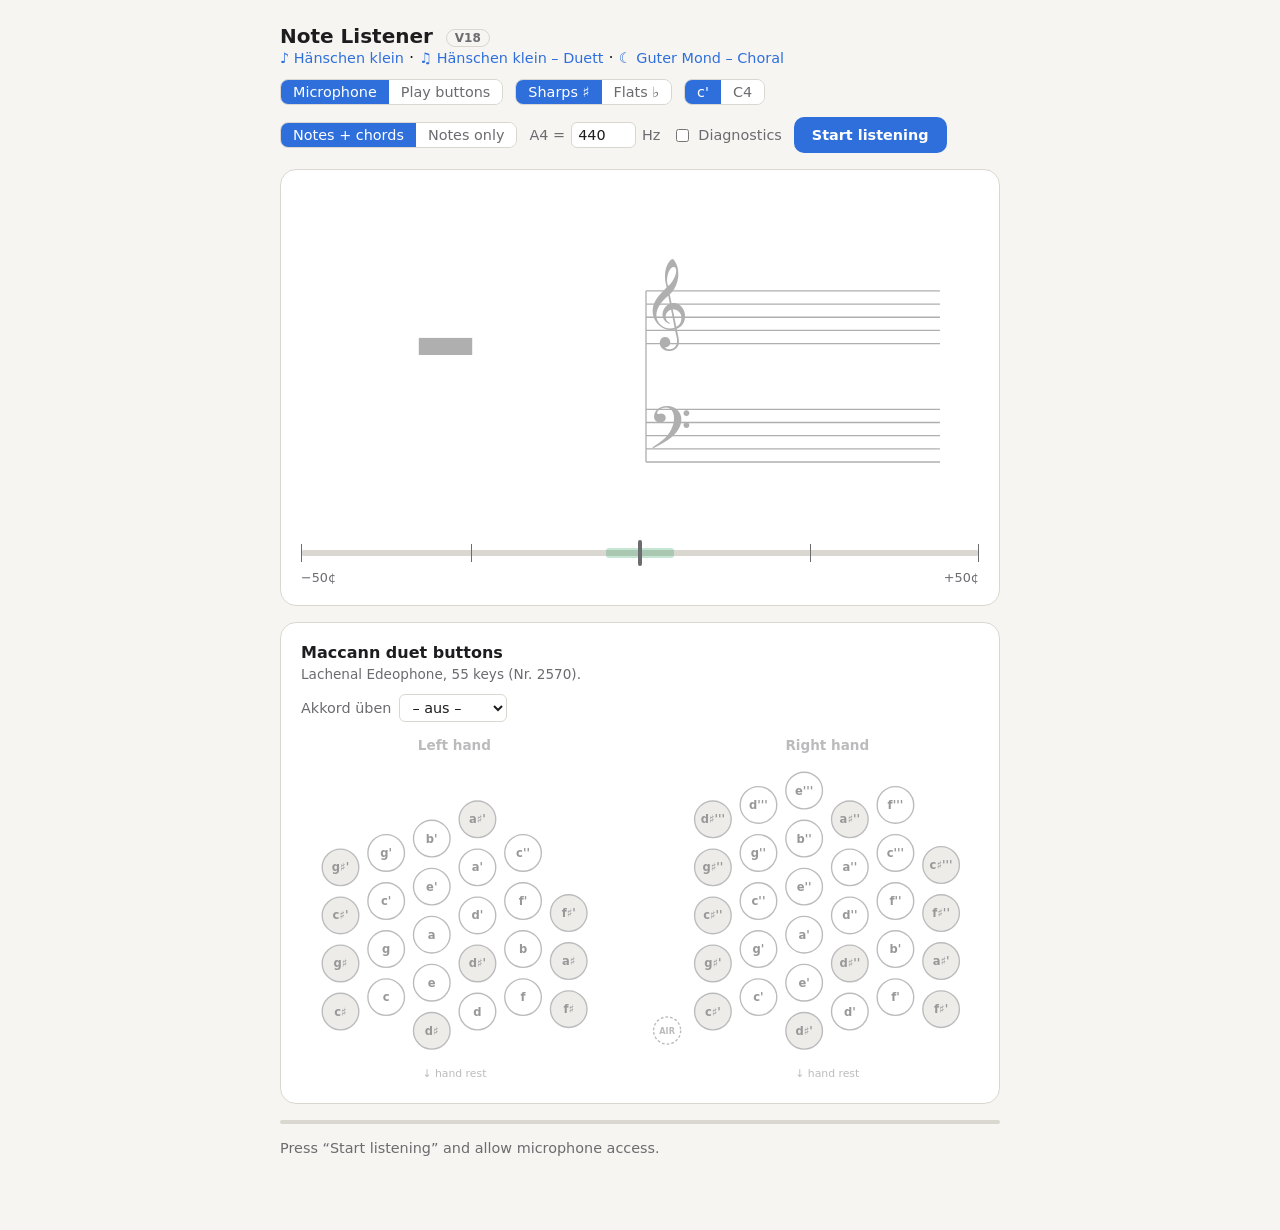
==== index.html @ e3cd93c1 "Print button on the song pages (V18) "Drucken" redraws the score in the wide layout, puts each syste" ====
<!DOCTYPE html>
<html lang="en">
<head>
<meta charset="utf-8">
<meta name="viewport" content="width=device-width, initial-scale=1">
<title>Note Listener</title>
<link rel="manifest" href="manifest.webmanifest">
<meta name="theme-color" content="#2f6fdb">
<link rel="icon" href="icon.svg" type="image/svg+xml">
<link rel="apple-touch-icon" href="icon-192.png">
<link rel="preconnect" href="https://fonts.googleapis.com">
<link rel="preconnect" href="https://fonts.gstatic.com" crossorigin>
<link href="https://fonts.googleapis.com/css2?family=Noto+Music&display=swap" rel="stylesheet">
<link rel="stylesheet" href="concertina.css?v=V18">
<style>
  a.nav { color: var(--accent); text-decoration: none; font-size: 0.9rem; }
  .update {
    display: flex; align-items: center; justify-content: space-between; gap: 12px;
    padding: 10px 14px; border-radius: 12px; background: var(--accent); color: #fff;
  }
  .update[hidden] { display: none; }
  .update button {
    border: 0; border-radius: 8px; padding: 6px 14px; font: inherit; font-weight: 600;
    background: #fff; color: var(--accent); cursor: pointer;
  }
  .display { display: grid; grid-template-columns: 1fr 1.3fr; gap: 20px; align-items: center; }
  .name { text-align: center; transition: opacity 0.3s; }
  .name.stale { opacity: 0.35; }
  .letter { font-size: clamp(5rem, 22vw, 8.5rem); font-weight: 700; line-height: 1; letter-spacing: -0.02em; }
  .letter .acc { font-family: "Noto Music", system-ui, sans-serif; font-size: 0.6em; font-weight: 400; vertical-align: 0.55em; }
  .letter .primes { font-size: 0.6em; font-weight: 600; vertical-align: 0.55em; letter-spacing: 0.02em; }
  .letter sub { font-size: 0.35em; font-weight: 500; color: var(--muted); vertical-align: baseline; margin-left: 0.05em; }
  .letter.chord { font-size: clamp(3.2rem, 14vw, 5.5rem); }
  .letter .qual { font-size: 0.5em; font-weight: 600; margin-left: 0.04em; }
  .letter .bass { font-size: 0.5em; font-weight: 500; color: var(--muted); }
  .alt { color: var(--muted); min-height: 1.4em; }
  .freq { color: var(--muted); font-variant-numeric: tabular-nums; margin-top: 4px; }
  svg.staff { width: 100%; height: auto; max-height: 340px; display: block; transition: opacity 0.3s; }
  svg.staff.stale { opacity: 0.35; }
  .staff .l { stroke: var(--ink); stroke-width: 1.2; }
  .staff .glyph { fill: var(--ink); font-family: "Noto Music", "Bravura", "Segoe UI Symbol", "Apple Symbols", serif; }
  .staff .head { fill: none; stroke: var(--ink); stroke-width: 2.6; }
  .staff .head.good { stroke: var(--good); stroke-width: 3.2; }
  .staff .head.bad { stroke: var(--bad); stroke-width: 3.2; }
  .staff .small { fill: var(--muted); font: italic 600 12px system-ui, sans-serif; }

  .meter { position: relative; height: 34px; margin-top: 6px; }
  .meter .track { position: absolute; left: 0; right: 0; top: 14px; height: 6px; border-radius: 3px; background: var(--line); }
  .meter .zone { position: absolute; top: 12px; height: 10px; left: 45%; width: 10%; border-radius: 3px; background: var(--good); opacity: 0.25; }
  .meter .tick { position: absolute; top: 8px; width: 1px; height: 18px; background: var(--muted); }
  .meter .needle {
    position: absolute; top: 4px; width: 4px; height: 26px; margin-left: -2px; border-radius: 2px;
    background: var(--muted); left: 50%; transition: left 0.08s linear, background 0.2s;
  }
  .meter-labels { display: flex; justify-content: space-between; font-size: 0.8rem; color: var(--muted); font-variant-numeric: tabular-nums; }
  .cents { text-align: center; font-weight: 600; font-variant-numeric: tabular-nums; }

  .history { display: flex; gap: 6px; flex-wrap: wrap; min-height: 32px; }
  .history span {
    padding: 4px 10px; border-radius: 999px; border: 1px solid var(--line); font-size: 0.9rem;
  }
  .history span:first-child { border-color: var(--accent); color: var(--accent); }
  .card h2 { font-size: 1rem; margin: 0 0 4px; font-weight: 600; }
  .card .sub { color: var(--muted); font-size: 0.85rem; margin: 0 0 12px; }
  .practice-bar { display: flex; gap: 8px; align-items: center; flex-wrap: wrap; margin: 0 0 8px; font-size: 0.9rem; color: var(--muted); }
  .practice-bar select, .practice-bar button {
    padding: 4px 8px; border: 1px solid var(--line); border-radius: 6px; background: var(--panel); color: var(--ink); font: inherit;
  }
  .practice-bar button { cursor: pointer; }
  .practice-bar .hear { touch-action: none; user-select: none; -webkit-user-select: none; -webkit-touch-callout: none; }
  .practice-bar .hear.on { background: var(--accent); color: #fff; border-color: var(--accent); }
  .practice-bar button[hidden] { display: none; }
  .practice-msg { margin: 0 0 12px; font-weight: 600; min-height: 1.3em; }
  .settings { display: contents; }
  .settings-btn { display: none; }
  /* Phones: header in one row (settings behind ⚙), letter and staff side by side, buttons right
     below, so the note and the keyboard fit on one screen */
  @media (max-width: 560px) {
    body { padding: 10px 10px 16px; }
    main { gap: 10px; }
    header { gap: 8px; }
    h1 { font-size: 1.1rem; }
    header .links { display: none; }
    header.open .links { display: block; margin-top: 2px; }
    .controls { gap: 8px; }
    .settings { display: none; }
    header.open .controls { width: 100%; }
    header.open .settings { display: flex; flex-wrap: wrap; gap: 8px; align-items: center; width: 100%; order: 3; }
    .settings-btn {
      display: block; border: 1px solid var(--line); border-radius: 10px; background: var(--panel); color: var(--ink);
      font-size: 1.1rem; padding: 6px 10px; cursor: pointer;
    }
    header.open .settings-btn { background: var(--accent); color: #fff; border-color: var(--accent); }
    button.start { padding: 8px 14px; }
    .card { padding: 10px 12px; border-radius: 12px; }
    .display { grid-template-columns: 0.85fr 1.15fr; gap: 6px; }
    .letter { font-size: clamp(3.2rem, 17vw, 4.6rem); }
    .letter.chord { font-size: clamp(1.7rem, 8.5vw, 2.4rem); }
    .alt { font-size: 0.8rem; }
    .freq { font-size: 0.8rem; margin-top: 2px; }
    svg.staff { max-height: 210px; }
    .meter { height: 28px; margin-top: 0; }
    .meter .track { top: 11px; }
    .meter .zone { top: 9px; }
    .meter .tick { top: 5px; }
    .meter .needle { top: 1px; }
    .meter-labels { font-size: 0.7rem; }
    .card h2 { display: none; }
    .card .sub { font-size: 0.75rem; margin: 0 0 6px; }
    .practice-bar { margin: 0 0 4px; font-size: 0.85rem; }
    .practice-msg { margin: 0 0 4px; font-size: 0.9rem; }
  }
  .practice-msg[hidden] { display: none; }
  .practice-msg.good { color: var(--good); }
  .practice-msg.bad { color: var(--bad); }
  .status { color: var(--muted); font-size: 0.9rem; min-height: 1.3em; }
  .level { height: 4px; background: var(--line); border-radius: 2px; overflow: hidden; }
  .debug pre { font-size: 0.75rem; white-space: pre-wrap; margin: 0 0 6px; color: var(--muted); }
  .level div { height: 100%; width: 0; background: var(--accent); transition: width 0.05s linear; }
</style>
</head>
<body>
<main>
  <div class="update" id="update" hidden role="status">
    <span id="updateText">A new version is available.</span>
    <button id="updateReload">Reload</button>
  </div>
  <header>
    <div>
      <h1>Note Listener <span class="version" id="version">V18</span></h1>
      <div class="links"><a class="nav" href="song.html">♪ Hänschen klein</a> · <a class="nav" href="duet.html">♫ Hänschen klein – Duett</a> · <a class="nav" href="backing.html">☾ Guter Mond – Choral</a></div>
    </div>
    <div class="controls">
      <!-- On phones the settings fold away behind ⚙; elsewhere the wrapper doesn't affect the layout -->
      <div class="settings">
      <div class="seg" role="group" aria-label="Mode">
        <button id="btnListen" aria-pressed="true" title="Listen to the microphone">Microphone</button>
        <button id="btnPlay" aria-pressed="false" title="Tap a button on the diagram to hear it">Play buttons</button>
      </div>
      <div class="seg" role="group" aria-label="Accidentals">
        <button id="btnSharp" aria-pressed="true">Sharps ♯</button>
        <button id="btnFlat" aria-pressed="false">Flats ♭</button>
      </div>
      <div class="seg" role="group" aria-label="Octave notation">
        <button id="btnHelm" aria-pressed="true" title="Helmholtz: c' = eingestrichenes c">c'</button>
        <button id="btnSci" aria-pressed="false" title="Scientific: C4 = middle C">C4</button>
      </div>
      <div class="seg" role="group" aria-label="Chord detection">
        <button id="btnChords" aria-pressed="true">Notes + chords</button>
        <button id="btnNotesOnly" aria-pressed="false" title="Chord detection off">Notes only</button>
      </div>
      <label>A4 = <input id="a4" type="number" min="400" max="480" step="1" value="440"> Hz</label>
      <label title="Shows what the note detector hears, and can record the microphone"><input id="debugToggle" type="checkbox"> Diagnostics</label>
      </div>
      <button id="settingsBtn" class="settings-btn" aria-expanded="false" aria-label="Settings">⚙</button>
      <button id="start" class="start">Start listening</button>
    </div>
  </header>

  <section class="card">
    <div class="display">
      <div class="name stale" id="nameBox">
        <div class="letter" id="letter">–</div>
        <div class="alt" id="alt"></div>
        <div class="freq" id="freq">&nbsp;</div>
      </div>
      <svg class="staff stale" id="staff" viewBox="0 0 300 310" aria-label="Notes on staff"></svg>
    </div>

    <div class="meter" aria-hidden="true">
      <div class="track"></div>
      <div class="zone"></div>
      <div class="tick" style="left:0"></div>
      <div class="tick" style="left:25%"></div>
      <div class="tick" style="left:50%"></div>
      <div class="tick" style="left:75%"></div>
      <div class="tick" style="left:calc(100% - 1px)"></div>
      <div class="needle" id="needle"></div>
    </div>
    <div class="meter-labels"><span>−50¢</span><span class="cents" id="cents">&nbsp;</span><span>+50¢</span></div>
  </section>

  <section class="card">
    <h2>Maccann duet buttons</h2>
    <p class="sub" id="maccannInfo">Lachenal Edeophone, 55 keys (Nr. 2570).</p>
    <div class="practice-bar">
      <label for="practice">Akkord üben</label>
      <select id="practice"><option value="">– aus –</option></select>
      <button id="practiceHear" class="hear" hidden title="Gedrückt halten: der Akkord erklingt">▶ Anhören (halten)</button>
      <button id="practiceOff" hidden title="Übung beenden (Esc)">× Beenden</button>
    </div>
    <p class="practice-msg" id="practiceMsg" hidden></p>
    <svg class="maccann stale" id="maccann" viewBox="0 0 1000 520" aria-label="Maccann duet keyboard"></svg>
  </section>

  <div class="level"><div id="level"></div></div>
  <div class="status" id="status">Press “Start listening” and allow microphone access.</div>
  <div class="debug" id="debug" hidden><pre id="debugInfo"></pre><button id="debugRec">Record 10 s</button> <button id="debugShare" hidden>Share</button> <a id="debugSave" hidden>Save</a></div>
  <div class="history" id="history"></div>
</main>

<script src="concertina.js?v=V18"></script>
<script src="pwa.js?v=V18"></script>
<script>
(() => {
  const { ACC, spell, label, buildMaccann, SAMPLE_FILES, sampleFor, loopCache, playNote } = Concertina;

  // ---------- pitch detection (McLeod Pitch Method / NSDF) ----------
  const MIN_FREQ = 40, MAX_FREQ = 4200;

  function detectPitch(buf, sampleRate) {
    const n = buf.length;
    let rms = 0;
    for (let i = 0; i < n; i++) rms += buf[i] * buf[i];
    rms = Math.sqrt(rms / n);

    const maxTau = Math.min(n >> 1, Math.floor(sampleRate / MIN_FREQ));
    const minTau = Math.max(2, Math.floor(sampleRate / MAX_FREQ));
    const nsdf = new Float32Array(maxTau + 1);
    for (let tau = 0; tau <= maxTau; tau++) {
      let acf = 0, m = 0;
      for (let j = 0, end = n - tau; j < end; j++) {
        const a = buf[j], b = buf[j + tau];
        acf += a * b;
        m += a * a + b * b;
      }
      nsdf[tau] = m > 0 ? (2 * acf) / m : 0;
    }

    // Collect the highest maximum between each pair of positive zero crossings,
    // skipping the lobe around tau = 0.
    const peaks = [];
    let tau = 1;
    while (tau < maxTau && nsdf[tau] > 0) tau++;
    let curMax = -Infinity, curIdx = -1;
    for (; tau < maxTau; tau++) {
      if (nsdf[tau] > 0) {
        if (nsdf[tau] > curMax && nsdf[tau] >= nsdf[tau - 1] && nsdf[tau] >= nsdf[tau + 1]) {
          curMax = nsdf[tau]; curIdx = tau;
        }
      } else if (curIdx >= 0) {
        peaks.push(curIdx); curMax = -Infinity; curIdx = -1;
      }
    }
    if (curIdx >= 0) peaks.push(curIdx);
    if (!peaks.length) return { rms, freq: 0, clarity: 0 };

    let highest = 0;
    for (const p of peaks) highest = Math.max(highest, nsdf[p]);
    const p = peaks.find(i => i >= minTau && nsdf[i] >= 0.9 * highest);
    if (p === undefined) return { rms, freq: 0, clarity: 0 };

    // Parabolic interpolation around the chosen peak
    const a = nsdf[p - 1], b = nsdf[p], c = nsdf[p + 1];
    const denom = a - 2 * b + c;
    const shift = denom !== 0 ? 0.5 * (a - c) / denom : 0;
    return { rms, freq: sampleRate / (p + shift), clarity: b };
  }

  // ---------- polyphonic note detection (for chords) ----------
  // Finds the sounding notes in a magnitude spectrum (dB, as from AnalyserNode). Working upwards,
  // each note's expected overtones are subtracted so they aren't mistaken for notes themselves.
  const POLY_LOW = 36, POLY_HIGH = 100;                  // C2 .. E7
  // [semitones above the fundamental, how loud that overtone may be relative to the fundamental]
  const OVERTONES = [[12, 2], [19, 1.5], [24, 0.8], [28, 0.5], [31, 0.4], [34, 0.3], [36, 0.25]];
  // Semitone positions of the 2nd-10th harmonics. On the Edeophone these can be up to ~13x louder
  // than the fundamental, so loudness alone can't separate a played note from an overtone.
  const HARMONICS = [12, 19, 24, 28, 31, 34, 36, 38, 40];
  const OCTAVES_FIFTHS = new Set([12, 19, 24, 31, 36]);
  const noteFreq = (m, a4) => a4 * Math.pow(2, (m - 69) / 12);

  function detectNotes(db, sampleRate, fftSize, a4) {
    const binHz = sampleRate / fftSize;
    // Spectral peaks, each assigned to the nearest note if within 35 cents
    const amp = new Float32Array(POLY_HIGH + 40);
    const lo = Math.floor(noteFreq(POLY_LOW - 1, a4) / binHz);
    const hi = Math.min(db.length - 2, Math.ceil(noteFreq(POLY_HIGH + 37, a4) / binHz));
    for (let i = Math.max(1, lo); i <= hi; i++) {
      if (db[i] <= db[i - 1] || db[i] < db[i + 1]) continue;
      const denom = db[i - 1] - 2 * db[i] + db[i + 1];
      const f = (i + (denom ? 0.5 * (db[i - 1] - db[i + 1]) / denom : 0)) * binHz;
      const midiF = 69 + 12 * Math.log2(f / a4);
      const m = Math.round(midiF);
      if (Math.abs(midiF - m) > 0.35 || m < POLY_LOW || m >= amp.length) continue;
      amp[m] = Math.max(amp[m], Math.pow(10, db[i] / 20));
    }
    let maxAmp = 0;
    for (let m = POLY_LOW; m <= POLY_HIGH; m++) maxAmp = Math.max(maxAmp, amp[m]);
    if (maxAmp <= 0) return [];

    const residual = Float32Array.from(amp);
    const notes = [];
    for (let m = POLY_LOW; m <= POLY_HIGH; m++) {
      if (amp[m] < 0.03 * maxAmp) continue;
      // Every peak, even a weak one or one that is itself an overtone, explains the overtones above it
      // (a reed's fundamental can be quieter than its harmonics).
      for (const [iv, ratio] of OVERTONES) {
        if (m + iv < residual.length) residual[m + iv] = Math.max(0, residual[m + iv] - amp[m] * ratio);
      }
      if (residual[m] < 0.12 * maxAmp) continue;
      // Flag notes that sit on a harmonic of a lower peak (one not more than 20x quieter than this one)
      const note = { midi: m, amp: residual[m], overtone: false, octaveOrFifth: false };
      for (const iv of HARMONICS) {
        const p = m - iv;
        if (p < POLY_LOW || amp[p] < 0.03 * maxAmp || amp[p] < amp[m] / 20) continue;
        note.overtone = true;
        if (OCTAVES_FIFTHS.has(iv)) note.octaveOrFifth = true;
      }
      notes.push(note);
    }
    // Keep six, preferring notes that can't be overtones, then the strongest; return them in pitch order
    return notes.sort((a, b) => a.overtone - b.overtone || b.amp - a.amp).slice(0, 6).sort((a, b) => a.midi - b.midi);
  }

  // Chord from detectNotes() output, as { chord, midis }, or null. A single reed's harmonics spell a
  // dominant 7th chord on their own, so at least two pitch classes must come from notes that can't be
  // overtones. A played octave or fifth that coincides with a lower note's harmonic (e.g. G4 over C3)
  // is used only when the chord can't be completed without it.
  function findChord(notes) {
    const real = notes.filter(n => !n.overtone);
    if (new Set(real.map(n => n.midi % 12)).size < 2) return null;
    const chord = identifyChord(real.map(n => n.midi)) ||
      identifyChord(notes.filter(n => !n.overtone || n.octaveOrFifth).map(n => n.midi));
    if (!chord) return null;
    const pcs = new Set(chord.type.iv.map(i => (chord.root + i) % 12));
    return { chord, midis: notes.filter(n => !n.overtone || pcs.has(n.midi % 12)).map(n => n.midi) };
  }

  const CHORD_TYPES = [
    { suffix: '',     name: 'major',            iv: [0, 4, 7] },
    { suffix: 'm',    name: 'minor',            iv: [0, 3, 7] },
    { suffix: '7',    name: 'dominant 7th',     iv: [0, 4, 7, 10] },
    { suffix: 'maj7', name: 'major 7th',        iv: [0, 4, 7, 11] },
    { suffix: 'm7',   name: 'minor 7th',        iv: [0, 3, 7, 10] },
    { suffix: '6',    name: 'major 6th',        iv: [0, 4, 7, 9] },
    { suffix: 'm6',   name: 'minor 6th',        iv: [0, 3, 7, 9] },
    { suffix: 'dim',  name: 'diminished',       iv: [0, 3, 6] },
    { suffix: 'dim7', name: 'diminished 7th',   iv: [0, 3, 6, 9] },
    { suffix: 'm7♭5', name: 'half-diminished',  iv: [0, 3, 6, 10] },
    { suffix: 'aug',  name: 'augmented',        iv: [0, 4, 8] },
    { suffix: 'sus4', name: 'suspended 4th',    iv: [0, 5, 7] },
    { suffix: 'sus2', name: 'suspended 2nd',    iv: [0, 2, 7] },
    { suffix: '7sus4', name: '7th suspended 4th', iv: [0, 5, 7, 10] },
    { suffix: 'add9', name: 'added 9th',        iv: [0, 2, 4, 7] },
  ];

  // Best chord for a set of notes, or null. Allows one extra note, and a missing 5th in 4-note chords.
  function identifyChord(midis) {
    const pcs = new Set(midis.map(m => m % 12));
    if (pcs.size < 3) return null;
    const bass = midis[0] % 12;
    let best = null;
    for (const root of pcs) {
      for (const type of CHORD_TYPES) {
        const tpl = type.iv.map(i => (root + i) % 12);
        const missing = tpl.filter(pc => !pcs.has(pc));
        const extra = [...pcs].filter(pc => !tpl.includes(pc)).length;
        const matched = tpl.length - missing.length;
        if (matched < 3 || extra > 1) continue;
        if (missing.length && !(tpl.length === 4 && missing.length === 1 && missing[0] === (root + 7) % 12)) continue;
        const score = matched * 2 - extra * 1.5 - missing.length - (tpl.length - 3) * 0.1 + (root === bass ? 0.6 : 0);
        if (!best || score > best.score) best = { root, type, bass, score };
      }
    }
    if (!best) return null;
    return { ...best, key: `${best.root}${best.type.suffix}/${best.bass}` };
  }

  // ---------- staff rendering ----------
  const SVG_NS = 'http://www.w3.org/2000/svg';
  const staff = document.getElementById('staff');
  const S = 12;                         // distance between staff lines
  const TREBLE_BOTTOM = 140, BASS_BOTTOM = 248;
  const X0 = 16, X1 = 284, NOTE_X = 204;

  function el(name, attrs, text) {
    const e = document.createElementNS(SVG_NS, name);
    for (const k in attrs) e.setAttribute(k, attrs[k]);
    if (text != null) e.textContent = text;
    staff.appendChild(e);
    return e;
  }

  // Grand staff: notes from middle C up go on the treble staff, lower ones on the bass staff.
  // cls(midi): optional extra class for a note head ('good' / 'bad' in chord practice)
  function drawStaff(midis, flats, cls = () => '') {
    staff.textContent = '';
    for (const bottom of [TREBLE_BOTTOM, BASS_BOTTOM]) {
      for (let i = 0; i < 5; i++) {
        const y = bottom - i * S;
        el('line', { class: 'l', x1: X0, x2: X1, y1: y, y2: y });
      }
    }
    el('line', { class: 'l', x1: X0, x2: X0, y1: TREBLE_BOTTOM - 4 * S, y2: BASS_BOTTOM });
    // G clef curls around the G line; F clef dots straddle the F line (glyph origin sits below it)
    el('text', { class: 'glyph', x: X0 + 4, y: TREBLE_BOTTOM - S, 'font-size': 4 * S }, '𝄞');
    el('text', { class: 'glyph', x: X0 + 4, y: BASS_BOTTOM - 8, 'font-size': 4 * S }, '𝄢');
    if (!midis || !midis.length) return;

    const notes = midis.map(midi => {
      const treble = midi >= 60;
      // Very high notes are written an octave lower with an 8va mark
      const ottava = treble && midi >= 96;
      const sp = spell(ottava ? midi - 12 : midi, flats);
      const bottom = treble ? TREBLE_BOTTOM : BASS_BOTTOM;
      const ref = treble ? 4 * 7 + 2 /* E4 */ : 2 * 7 + 4 /* G2 */;
      const step = sp.octave * 7 + sp.letterIndex - ref;   // 0 = bottom line, 8 = top line
      return { midi, sp, bottom, step, ottava, y: bottom - step * (S / 2), x: NOTE_X };
    });

    for (const bottom of [TREBLE_BOTTOM, BASS_BOTTOM]) {
      const group = notes.filter(n => n.bottom === bottom).sort((a, b) => a.step - b.step);
      if (!group.length) continue;
      // Seconds (and E♭ + E, on the same step) can't share a column: shift the upper note to the right
      for (let i = 1; i < group.length; i++) {
        if (group[i].step - group[i - 1].step <= 1 && group[i - 1].x === NOTE_X) group[i].x = NOTE_X + 15;
      }
      const shifted = group.some(n => n.x !== NOTE_X);
      const lx1 = NOTE_X - 13, lx2 = NOTE_X + 13 + (shifted ? 15 : 0);
      const lo = group[0].step, hi = group[group.length - 1].step;
      for (let st = -2; st >= lo; st -= 2) {
        const ly = bottom - st * (S / 2);
        el('line', { class: 'l', x1: lx1, x2: lx2, y1: ly, y2: ly });
      }
      for (let st = 10; st <= hi; st += 2) {
        const ly = bottom - st * (S / 2);
        el('line', { class: 'l', x1: lx1, x2: lx2, y1: ly, y2: ly });
      }
    }

    // Whole-note heads
    for (const n of notes) {
      el('ellipse', { class: `head ${cls(n.midi)}`, cx: n.x, cy: n.y, rx: 7.2, ry: 4.6, transform: `rotate(-22 ${n.x} ${n.y})` });
    }

    // Accidentals, from the top down, in the first column where they don't collide
    const columns = [];
    for (const n of notes.filter(n => n.sp.acc).sort((a, b) => a.y - b.y)) {
      let c = 0;
      while ((columns[c] || []).some(y => Math.abs(y - n.y) < 34)) c++;
      (columns[c] = columns[c] || []).push(n.y);
      el('text', { class: 'glyph', x: NOTE_X - 26 - c * 13, y: n.y, 'font-size': 4 * S }, ACC[n.sp.acc]);
    }

    const high = notes.filter(n => n.ottava);
    if (high.length) {
      const top = Math.min(...high.map(n => n.y), TREBLE_BOTTOM - 8 * S);
      el('text', { class: 'small', x: NOTE_X - 12, y: top - 16 }, '8va');
    }
  }

  // ---------- Maccann duet keyboard ----------
  const maccann = document.getElementById('maccann');
  const maccannInfo = document.getElementById('maccannInfo');
  const maccannButtons = buildMaccann(maccann);


  function rangeText() {
    const ms = maccannButtons.map(b => b.midi);
    const ends = [Math.min(...ms), Math.max(...ms)].map(m => spell(m, useFlats));
    return `${ends.map(sp => sp.helmText).join('–')} / ${ends.map(sp => sp.text).join('–')}`;
  }

  function drawMaccann(midis) {
    if (practice) return drawPractice();
    const wanted = new Set(midis || []);
    const hands = new Map();
    for (const b of maccannButtons) {
      const sp = spell(b.midi, useFlats);
      b.t.textContent = label(sp, useHelm);
      b.g.querySelector('title').textContent = label(sp, !useHelm);
      const on = wanted.has(b.midi);
      b.g.classList.toggle('on', on);
      if (on) hands.set(b.midi, [...(hands.get(b.midi) || []), b.hand]);
    }
    if (!midis || !midis.length) return;
    const name = m => label(spell(m, useFlats), useHelm);
    const missing = midis.filter(m => !hands.has(m));
    const outOfRange = missing.length
      ? `${missing.map(name).join(' ')} ${missing.length > 1 ? 'are' : 'is'} not on this concertina (range ${rangeText()}).`
      : '';
    if (midis.length === 1) {
      const h = hands.get(midis[0]);
      maccannInfo.textContent = h ? `${name(midis[0])}: ${h.length > 1 ? 'left and right hand' : h[0] + ' hand'}` : outOfRange;
      return;
    }
    const where = midis.filter(m => hands.has(m))
      .map(m => `${name(m)} (${hands.get(m).map(h => h[0].toUpperCase()).join('+')})`).join(' · ');
    maccannInfo.textContent = [where, outOfRange].filter(Boolean).join(' — ');
  }

  // ---------- UI state ----------
  const $ = id => document.getElementById(id);
  const startBtn = $('start'), statusEl = $('status');
  const letterEl = $('letter'), altEl = $('alt'), freqEl = $('freq'), nameBox = $('nameBox');
  const needle = $('needle'), centsEl = $('cents'), levelEl = $('level'), historyEl = $('history');
  const a4Input = $('a4');

  let useFlats = false;
  let useHelm = true;
  let useChords = true;
  let current = null;   // { type: 'note', midi } or { type: 'chord', chord, midis }
  let practice = null;  // chord being practised, see startPractice()

  function setAccidentalMode(flats) {
    useFlats = flats;
    $('btnSharp').setAttribute('aria-pressed', String(!flats));
    $('btnFlat').setAttribute('aria-pressed', String(flats));
    render(current, true);
    renderHistory();
    saveSettings();
  }
  function setOctaveMode(helm) {
    useHelm = helm;
    $('btnHelm').setAttribute('aria-pressed', String(helm));
    $('btnSci').setAttribute('aria-pressed', String(!helm));
    render(current, true);
    renderHistory();
    saveSettings();
  }
  function setChordMode(on) {
    useChords = on;
    $('btnChords').setAttribute('aria-pressed', String(on));
    $('btnNotesOnly').setAttribute('aria-pressed', String(!on));
    if (!on && current?.type === 'chord') setStale();
    saveSettings();
  }
  $('settingsBtn').onclick = () => {
    const open = document.querySelector('header').classList.toggle('open');
    $('settingsBtn').setAttribute('aria-expanded', String(open));
  };
  $('btnChords').onclick = () => setChordMode(true);
  $('btnNotesOnly').onclick = () => setChordMode(false);
  $('btnHelm').onclick = () => setOctaveMode(true);
  $('btnSci').onclick = () => setOctaveMode(false);
  $('btnSharp').onclick = () => setAccidentalMode(false);
  $('btnFlat').onclick = () => setAccidentalMode(true);

  const pcName = pc => { const sp = spell(pc + 60, useFlats); return sp.letter + ACC[sp.acc]; };
  const chordName = c => pcName(c.root) + c.type.suffix + (c.bass !== c.root ? '/' + pcName(c.bass) : '');

  function render(sound, keepStale) {
    if (practice) return drawPracticeTop();  // the top shows the chord being practised
    if (!sound) { drawStaff(null); drawMaccann(null); return; }
    if (sound.type === 'note') {
      const sp = spell(sound.midi, useFlats);
      const other = spell(sound.midi, !useFlats);
      const acc = sp.acc ? `<span class="acc">${ACC[sp.acc]}</span>` : '';
      letterEl.classList.remove('chord');
      letterEl.innerHTML = useHelm
        ? `${sp.helmLetter}${acc}${sp.primes ? `<span class="primes">${sp.primes}</span>` : ''}${sp.sub ? `<sub>${sp.sub}</sub>` : ''}`
        : `${sp.letter}${acc}<sub>${sp.octave}</sub>`;
      const parts = [];
      if (other.text !== sp.text) parts.push(`= ${label(other, useHelm)}`);
      parts.push(label(sp, !useHelm));
      altEl.textContent = parts.join(' · ');
      drawStaff([sound.midi], useFlats);
      drawMaccann([sound.midi]);
    } else {
      const { chord, midis } = sound;
      const root = spell(chord.root + 60, useFlats);
      letterEl.classList.add('chord');
      letterEl.innerHTML = `${root.letter}${root.acc ? `<span class="acc">${ACC[root.acc]}</span>` : ''}` +
        `<span class="qual">${chord.type.suffix}</span>` +
        (chord.bass !== chord.root ? `<span class="bass">/${pcName(chord.bass)}</span>` : '');
      altEl.textContent = `${pcName(chord.root)} ${chord.type.name} · ` +
        midis.map(m => label(spell(m, useFlats), useHelm)).join(' ');
      drawStaff(midis, useFlats);
      drawMaccann(midis);
    }
    if (!keepStale) {
      maccann.classList.remove('stale');
      nameBox.classList.remove('stale');
      staff.classList.remove('stale');
    }
  }

  function setStale() {
    if (!practice) {
      nameBox.classList.add('stale');
      staff.classList.add('stale');
      maccann.classList.add('stale');
    }
    clearTuning();
  }

  function clearTuning() {
    needle.style.background = 'var(--muted)';
    needle.style.left = '50%';
    centsEl.innerHTML = '&nbsp;';
    freqEl.innerHTML = '&nbsp;';
  }

  function showTuning(freq, cents) {
    freqEl.textContent = `${freq.toFixed(1)} Hz`;
    const c = Math.max(-50, Math.min(50, cents));
    needle.style.left = `${50 + c}%`;
    const abs = Math.abs(cents);
    needle.style.background = abs <= 5 ? 'var(--good)' : abs <= 15 ? 'var(--warn)' : 'var(--bad)';
    centsEl.textContent = `${cents > 0 ? '+' : ''}${Math.round(cents)}¢`;
  }

  const history = [];
  const soundKey = s => s.type === 'note' ? `n${s.midi}` : `c${s.chord.key}`;
  function pushHistory(sound) {
    if (history[0] && soundKey(history[0]) === soundKey(sound)) return;
    history.unshift(sound);
    if (history.length > 16) history.pop();
    renderHistory();
  }
  function renderHistory() {
    historyEl.textContent = '';
    for (const h of history) {
      const s = document.createElement('span');
      s.textContent = h.type === 'note' ? label(spell(h.midi, useFlats), useHelm) : chordName(h.chord);
      historyEl.appendChild(s);
    }
  }

  // ---------- chord practice ----------
  // Pick a chord; the diagram shows a suggested grip for each hand, and while playing, heard chord
  // tones turn green and other notes red.
  // Chord kinds: intervals that must sound, optional ones (a 9th chord's 5th is usually left out, but
  // playing it isn't wrong) and the German description shown above the staff
  const PRACTICE_KINDS = {
    dur:  { iv: [0, 4, 7],      de: 'Dur-Dreiklang' },
    moll: { iv: [0, 3, 7],      de: 'Moll-Dreiklang' },
    7:    { iv: [0, 4, 7, 10],  de: 'Dominantseptakkord' },
    maj7: { iv: [0, 4, 7, 11],  de: 'Dur mit großer Septime' },
    m7:   { iv: [0, 3, 7, 10],  de: 'Moll-Septakkord' },
    m7b5: { iv: [0, 3, 6, 10],  de: 'halbverminderter Septakkord' },
    6:    { iv: [0, 4, 7, 9],   de: 'Dur mit Sexte' },
    dim7: { iv: [0, 3, 6, 9],   de: 'verminderter Septakkord' },
    9:    { iv: [0, 4, 10, 14], opt: [7], de: 'Septnonakkord (Quinte kann fehlen)' },
    '7#9': { iv: [0, 4, 10, 15], opt: [7], de: 'Septakkord mit übermäßiger None (Hendrix-Akkord)' },
  };
  // [German name, root pitch class, kind, spelled with flats]
  const PRACTICE_CHORDS = [
    ['Dur', [['C-Dur', 0, 'dur'], ['G-Dur', 7, 'dur'], ['D-Dur', 2, 'dur'], ['A-Dur', 9, 'dur'], ['E-Dur', 4, 'dur'],
             ['F-Dur', 5, 'dur', true], ['B-Dur', 10, 'dur', true], ['Es-Dur', 3, 'dur', true]]],
    ['Moll', [['a-Moll', 9, 'moll'], ['e-Moll', 4, 'moll'], ['d-Moll', 2, 'moll', true], ['h-Moll', 11, 'moll'],
              ['g-Moll', 7, 'moll', true], ['c-Moll', 0, 'moll', true], ['f-Moll', 5, 'moll', true], ['fis-Moll', 6, 'moll']]],
    ['Septakkorde', [['C7', 0, '7', true], ['G7', 7, '7'], ['D7', 2, '7'], ['A7', 9, '7'], ['E7', 4, '7'],
                     ['F7', 5, '7', true], ['H7', 11, '7']]],
    // II–V–I in C, F and G, plus the usual colours
    ['Jazz', [['Cmaj7', 0, 'maj7'], ['Fmaj7', 5, 'maj7'], ['Gmaj7', 7, 'maj7'], ['Dm7', 2, 'm7'], ['Em7', 4, 'm7'],
              ['Am7', 9, 'm7'], ['Gm7', 7, 'm7', true], ['Hm7♭5', 11, 'm7b5'], ['C6', 0, '6'], ['F6', 5, '6'],
              ['Cdim7', 0, 'dim7', true]]],
    // The I, IV and V chords of a blues in C, G and A
    ['Blues', [['C9', 0, '9', true], ['F9', 5, '9', true], ['G9', 7, '9'], ['D9', 2, '9'], ['A9', 9, '9'],
               ['E9', 4, '9'], ['E7♯9', 4, '7#9'], ['A7♯9', 9, '7#9'], ['Cm7', 0, 'm7', true], ['Fm7', 5, 'm7', true]]],
  ];
  const practiceSel = $('practice'), practiceMsg = $('practiceMsg');
  const MACCANN_INFO = maccannInfo.textContent;
  for (const [group, chords] of PRACTICE_CHORDS) {
    const og = document.createElement('optgroup');
    og.label = group;
    for (const [name] of chords) og.appendChild(new Option(name, name));
    practiceSel.appendChild(og);
  }

  function startPractice(name) {
    const entry = PRACTICE_CHORDS.flatMap(([, chords]) => chords).find(c => c[0] === name);
    if (!entry) return stopPractice();
    stopChordSound();
    const [, root, kind, flats = false] = entry;
    const { iv, opt = [], de } = PRACTICE_KINDS[kind];
    // Suggested grip: root position, close voicing; left hand from octave 3, right hand from octave 4
    const grip = { left: iv.map(i => 48 + root + i), right: iv.map(i => 60 + root + i) };
    const pcs = new Set(iv.map(i => (root + i) % 12));
    practice = {
      name, grip, flats, de, pcs,
      allowed: new Set([...pcs, ...opt.map(i => (root + i) % 12)]),  // pcs plus optional tones
      targets: new Set(maccannButtons.filter(b => grip[b.hand].includes(b.midi))),
      heard: [],
    };
    practiceSel.value = name;
    $('practiceOff').hidden = $('practiceHear').hidden = false;
    practiceMsg.hidden = false;
    maccann.classList.remove('stale');
    showPracticeHint();
    drawPractice();
    saveSettings();
  }

  function stopPractice() {
    stopChordSound();
    practice = null;
    practiceSel.value = '';
    $('practiceOff').hidden = $('practiceHear').hidden = true;
    practiceMsg.hidden = true;
    maccannInfo.textContent = MACCANN_INFO;
    for (const b of maccannButtons) b.g.classList.remove('target', 'fits', 'good', 'bad');
    if (current) render(current, true);
    else { letterEl.classList.remove('chord'); letterEl.textContent = '–'; altEl.textContent = ''; drawStaff(null); }
    drawMaccann(current?.type === 'note' ? [current.midi] : current?.midis);
    setStale();  // what was heard before is old news
    saveSettings();
  }

  // In practice mode notes are spelled to suit the chord (fis-Moll: F♯ A C♯), not by the ♯/♭ switch
  const noteName = m => label(spell(m, practice.flats), useHelm);
  // Chord tones by their German names (H, B = B♭, Fis, Es, As …), as in the chord names
  const practicePc = pc => {
    const { letter, acc } = spell(pc + 60, practice.flats);
    if (letter === 'B') return acc === -1 ? 'B' : acc === 1 ? 'His' : 'H';
    return letter + (acc === 1 ? 'is' : acc === -1 ? (/[AE]/.test(letter) ? 's' : 'es') : '');
  };

  function showPracticeHint() {
    practiceMsg.className = 'practice-msg';
    practiceMsg.textContent = `${practice.name}: links ${practice.grip.left.map(noteName).join(' ')} · ` +
      `rechts ${practice.grip.right.map(noteName).join(' ')}`;
  }

  function drawPractice() {
    const { targets } = practice;
    const heard = new Set(practice.heard);
    // A heard chord tone lights the suggested button if it is one, otherwise every button with that note
    const heardTargets = new Set([...targets].filter(b => heard.has(b.midi)).map(b => b.midi));
    for (const b of maccannButtons) {
      const sp = spell(b.midi, practice.flats);
      b.t.textContent = label(sp, useHelm);
      b.g.querySelector('title').textContent = label(sp, !useHelm);
      const inChord = practice.allowed.has(b.midi % 12);
      const isHeard = practice.heardButtons ? practice.heardButtons.has(b)
        : heard.has(b.midi) && (targets.has(b) || !heardTargets.has(b.midi));
      b.g.classList.remove('on');
      b.g.classList.toggle('target', targets.has(b));
      b.g.classList.toggle('fits', inChord && !targets.has(b));
      b.g.classList.toggle('good', isHeard && inChord);
      b.g.classList.toggle('bad', isHeard && !inChord);
    }
    maccannInfo.textContent = 'Blau: vorgeschlagener Griff · gestrichelt: passt auch · grün: richtig · rot: falsch';
    drawPracticeTop();
  }

  // The chord being practised, at the top: its name, and the grip on the staff. Heard grip notes turn
  // green; other heard notes are added, green if they belong to the chord, red if not.
  function drawPracticeTop() {
    const [, rootName, rest] = practice.name.match(/^([A-Ha-h](?:is|es|s)?)(.*)$/);
    letterEl.classList.add('chord');
    letterEl.innerHTML = `${rootName}<span class="qual">${rest.replace(/^-/, '‑')}</span>`;
    altEl.textContent = `${practice.de} · ${[...practice.pcs].map(practicePc).join(' ')}`;
    freqEl.innerHTML = '&nbsp;';
    const grip = [...practice.grip.left, ...practice.grip.right];
    const heard = new Set(practice.heardButtons ? [...practice.heardButtons].map(b => b.midi) : practice.heard);
    const midis = [...new Set([...grip, ...heard])].sort((x, y) => x - y);
    const cls = m => !heard.has(m) ? '' : practice.allowed.has(m % 12) ? 'good' : 'bad';
    drawStaff(midis, practice.flats, cls);
    nameBox.classList.remove('stale');
    staff.classList.remove('stale');
  }

  // Called with each confirmed set of heard notes; an empty set (silence) keeps the last message.
  // Buttons are rarely released together, so while notes only drop out the verdict stays, and a
  // complete chord stays "Richtig" until a wrong note or silence. In play mode the exact buttons are
  // known (`buttons`), and the feedback follows them directly.
  function setPracticeHeard(midis, buttons = null) {
    if (!buttons && midis.length && midis.every(m => practice.heard.includes(m))) return;
    if (!buttons && practice.complete && midis.length && midis.every(m => practice.allowed.has(m % 12))) return;
    practice.heard = midis;
    practice.heardButtons = buttons;
    practice.complete = false;
    drawPractice();
    if (!midis.length) return;
    const wrong = midis.filter(m => !practice.allowed.has(m % 12));
    const got = new Set(midis.map(m => m % 12));
    const missing = [...practice.pcs].filter(pc => !got.has(pc));
    if (wrong.length) {
      practiceMsg.className = 'practice-msg bad';
      practiceMsg.textContent = `Falsch: ${wrong.map(noteName).join(' ')} gehört nicht zu ${practice.name}`;
    } else if (!missing.length) {
      practice.complete = true;
      practiceMsg.className = 'practice-msg good';
      practiceMsg.textContent = `Richtig! ${practice.name} ✓`;
    } else {
      practiceMsg.className = 'practice-msg';
      practiceMsg.textContent = `Gut so weit – es fehlt noch: ${missing.map(practicePc).join(' ')}`;
    }
  }

  // "Anhören": the grip sounds (both hands) while the button is held down, built up from the lowest
  // note one at a time so each can be heard
  const CHORD_STEP = 0.35;  // seconds between the notes coming in
  let chordSound = null;  // { notes: [{ src, gain }], until } while sounding or loading
  async function startChordSound() {
    if (!practice || chordSound) return;
    ensurePlayCtx();
    if (playCtx.state !== 'running') playCtx.resume();
    const me = chordSound = { notes: [], until: Infinity };
    $('practiceHear').classList.add('on');
    const buttons = [...practice.targets].sort((a, b) => a.midi - b.midi);
    let loops;
    try { loops = await Promise.all(buttons.map(b => getLoop(sampleFor(b).file))); } catch {
      statusEl.textContent = 'Could not load the recordings.';
      return stopChordSound();
    }
    if (chordSound !== me) return;  // let go while loading
    const t = playCtx.currentTime, level = 1.6 / buttons.length;
    me.notes = buttons.map((b, i) =>
      playNote(playCtx, playOut, loops[i], sampleFor(b).rate, t + i * CHORD_STEP, t + 3600, level));
  }
  function stopChordSound() {
    if (!chordSound) return;
    const t = playCtx.currentTime;
    for (const { src, gain } of chordSound.notes) {
      gain.gain.cancelScheduledValues(t);
      gain.gain.setValueAtTime(gain.gain.value, t);
      gain.gain.linearRampToValueAtTime(0, t + 0.06);
      src.stop(t + 0.1);
    }
    chordSound = null;
    hearUntil = performance.now() + 400;  // the room still rings a little
    $('practiceHear').classList.remove('on');
  }
  // While the chord sounds (and shortly after), the microphone would only hear the speaker
  let hearUntil = 0;
  const previewing = () => chordSound || performance.now() < hearUntil;
  const hearBtn = $('practiceHear');
  hearBtn.addEventListener('pointerdown', e => {
    e.preventDefault();
    hearBtn.setPointerCapture?.(e.pointerId);
    startChordSound();
  });
  for (const ev of ['pointerup', 'pointercancel', 'lostpointercapture']) hearBtn.addEventListener(ev, stopChordSound);
  hearBtn.addEventListener('contextmenu', e => e.preventDefault());  // long press on phones
  hearBtn.addEventListener('keydown', e => {
    if ((e.key === ' ' || e.key === 'Enter') && !e.repeat) { e.preventDefault(); startChordSound(); }
  });
  hearBtn.addEventListener('keyup', e => { if (e.key === ' ' || e.key === 'Enter') stopChordSound(); });
  window.addEventListener('blur', stopChordSound);

  practiceSel.onchange = () => (practiceSel.value ? startPractice(practiceSel.value) : stopPractice());
  $('practiceOff').onclick = stopPractice;
  document.addEventListener('keydown', e => { if (e.key === 'Escape' && practice) stopPractice(); });

  // ---------- settings ----------
  // Remembered in this browser; storage can be unavailable (private mode), so failures are ignored
  const SETTINGS_KEY = 'noteListener.settings';
  let settingsLoaded = false;
  function saveSettings() {
    if (!settingsLoaded) return;
    try {
      localStorage.setItem(SETTINGS_KEY, JSON.stringify({
        flats: useFlats, helm: useHelm, chords: useChords, a4: a4Input.value, practice: practice?.name || '',
        mode: playMode ? 'play' : 'listen', debug,
      }));
    } catch { /* not remembered */ }
  }
  a4Input.addEventListener('change', saveSettings);

  drawStaff(null);
  drawMaccann(null);

  // ---------- audio ----------
  let ctx = null, stream = null, analyser = null, fftAnalyser = null, rafId = 0;
  let wakeLock = null, restarting = false;

  async function start() {
    if (!navigator.mediaDevices?.getUserMedia) {
      statusEl.textContent = 'Microphone access is not available. Open this page over https:// or http://localhost.';
      return;
    }
    // Made before the await: iOS only lets an AudioContext run if it is created during the tap
    const newCtx = new (window.AudioContext || window.webkitAudioContext)();
    try {
      stream = await navigator.mediaDevices.getUserMedia({
        audio: { echoCancellation: false, noiseSuppression: false, autoGainControl: false }
      });
    } catch (err) {
      newCtx.close();
      statusEl.textContent = `Could not access microphone: ${err.message || err.name}`;
      return;
    }
    ctx = newCtx;
    if (ctx.state !== 'running') ctx.resume().catch(() => {});
    const src = ctx.createMediaStreamSource(stream);
    analyser = ctx.createAnalyser();
    analyser.fftSize = 2048;
    src.connect(analyser);
    // Long window for chords: ~3 Hz resolution separates neighbouring low notes
    fftAnalyser = ctx.createAnalyser();
    fftAnalyser.fftSize = 16384;
    fftAnalyser.smoothingTimeConstant = 0.5;
    src.connect(fftAnalyser);
    ctx.onstatechange = showMicState;
    const track = stream.getAudioTracks()[0];
    track.onmute = track.onunmute = showMicState;
    track.onended = restart;
    startBtn.textContent = 'Stop';
    startBtn.classList.add('listening');
    showMicState();
    keepScreenOn();
    loop();
  }

  function stop() {
    cancelAnimationFrame(rafId);
    stream?.getTracks().forEach(t => { t.onended = t.onmute = t.onunmute = null; t.stop(); });
    if (ctx) { ctx.onstatechange = null; ctx.close(); }
    ctx = stream = analyser = fftAnalyser = null;
    wakeLock?.release().catch(() => {});
    wakeLock = null;
    startBtn.textContent = 'Start listening';
    startBtn.classList.remove('listening');
    levelEl.style.width = '0';
    setStale();
    statusEl.textContent = 'Stopped.';
  }

  // Phones pause the microphone when the screen locks, the browser goes to the background or another
  // app (a call, a voice message) takes it. Without these checks the page kept "listening" to nothing.
  const micLive = () => ctx?.state === 'running' && stream.getAudioTracks()[0]?.readyState === 'live' &&
    !stream.getAudioTracks()[0].muted;

  function showMicState() {
    if (!ctx) return;
    if (micLive()) statusEl.textContent = 'Listening… play a note or chord.';
    else {
      statusEl.textContent = 'Microphone paused. Tap anywhere to continue.';
      setStale();
    }
  }

  // A fresh microphone stream and AudioContext, for when the old ones can't be resumed
  async function restart() {
    if (!ctx || restarting) return;
    restarting = true;
    stop();
    await start();
    restarting = false;
  }

  function wakeMic() {
    if (!ctx) return;
    const track = stream.getAudioTracks()[0];
    if (track.readyState === 'ended') return restart();
    if (ctx.state !== 'running') ctx.resume().catch(() => {});
  }

  // Both hands are on the instrument, so nobody touches the screen; keep it from locking
  async function keepScreenOn() {
    if (!ctx || wakeLock || document.visibilityState !== 'visible') return;
    try {
      wakeLock = await navigator.wakeLock?.request('screen');
      wakeLock?.addEventListener('release', () => { wakeLock = null; });
    } catch { /* not supported, or refused (e.g. battery saver) */ }
  }

  document.addEventListener('pointerdown', wakeMic, true);
  document.addEventListener('visibilitychange', () => {
    if (document.visibilityState !== 'visible' || !ctx) return;
    keepScreenOn();
    wakeMic();
    // iOS sometimes leaves the track muted after coming back; a new stream fixes that
    setTimeout(() => {
      if (ctx && document.visibilityState === 'visible' && stream.getAudioTracks()[0].muted) restart();
    }, 1500);
  });

  startBtn.onclick = () => (ctx ? stop() : start());

  // Detection smoothing
  const RMS_GATE = 0.01, CLARITY_GATE = 0.85, SILENCE_FRAMES = 12;
  const NOTE_CONFIRM = 3, CHORD_CONFIRM = 6;  // chords need longer: a note's release can briefly look like one
  // A clean single tone is very periodic; below this clarity we also look for chords
  const CHORD_CLARITY_MAX = 0.97;
  let candidateKey = null, candidateCount = 0, silentCount = 0;
  const recentFreqs = [];

  function confirm(key) {
    if (key === candidateKey) return ++candidateCount;
    candidateKey = key; candidateCount = 1; recentFreqs.length = 0;
    return 1;
  }

  function show(sound) {
    const changed = !current || soundKey(current) !== soundKey(sound) ||
      (sound.type === 'chord' && sound.midis.join() !== current.midis.join());
    if (changed || nameBox.classList.contains('stale')) {
      if (!current || soundKey(current) !== soundKey(sound) || nameBox.classList.contains('stale')) pushHistory(sound);
      current = sound;
      render(sound);
    }
  }

  // Practice mode: which notes are sounding. A clean single tone comes from the pitch detector, which
  // also handles reeds whose fundamental is too weak for detectNotes; anything else from detectNotes,
  // leaving out possible overtones. As in findChord, a chord tone on an octave/fifth harmonic (G4 over
  // C3) counts once two chord tones are clearly sounding.
  const PRACTICE_CONFIRM = 6;
  const buttonMidis = new Set(maccannButtons.map(b => b.midi));
  let practiceKey = null, practiceCount = 0, practiceSilent = 0;
  function practiceTick(rms, freq, clarity, a4, getNotes) {
    let heard = [];
    if (rms >= RMS_GATE) {
      const notes = getNotes();
      const real = notes.filter(n => !n.overtone).map(n => n.midi);
      const single = freq > 0 && (clarity >= CHORD_CLARITY_MAX ||
        (clarity >= CLARITY_GATE && new Set(real.map(m => m % 12)).size <= 1));
      const inChord = m => practice.allowed.has(m % 12);
      heard = single ? [Math.round(69 + 12 * Math.log2(freq / a4))]
        : new Set(real.filter(inChord).map(m => m % 12)).size >= 2
          ? notes.filter(n => !n.overtone || (n.octaveOrFifth && inChord(n.midi))).map(n => n.midi)
          : real;
      heard = heard.filter(m => buttonMidis.has(m));  // drop noise outside the instrument's range
    }
    if (!heard.length) {
      if (++practiceSilent === SILENCE_FRAMES) { practiceKey = null; setPracticeHeard([]); }
      return;
    }
    practiceSilent = 0;
    const key = heard.join();
    practiceCount = key === practiceKey ? practiceCount + 1 : 1;
    practiceKey = key;
    if (practiceCount === PRACTICE_CONFIRM) setPracticeHeard(heard);
  }

  function loop() {
    const buf = new Float32Array(analyser.fftSize);
    const spec = new Float32Array(fftAnalyser.frequencyBinCount);
    const tick = () => {
      rafId = requestAnimationFrame(tick);
      // A paused microphone repeats its last buffer: don't keep detecting the old note from it
      if (!micLive()) return;
      if (practice && previewing()) return;  // only the "Anhören" chord from the speaker
      analyser.getFloatTimeDomainData(buf);
      const { rms, freq, clarity } = detectPitch(buf, ctx.sampleRate);
      levelEl.style.width = `${Math.min(100, rms * 400)}%`;
      if (debug) debugFrame(buf);
      const a4 = Number(a4Input.value) || 440;

      let chord = null, midis = null, notes = null;
      const getNotes = () => notes ??= (fftAnalyser.getFloatFrequencyData(spec),
        detectNotes(spec, ctx.sampleRate, fftAnalyser.fftSize, a4));
      if (useChords && rms >= RMS_GATE && clarity < CHORD_CLARITY_MAX) {
        const found = findChord(getNotes());
        if (found) ({ chord, midis } = found);
      }

      if (chord) {
        silentCount = 0;
        if (confirm('c' + chord.key) >= CHORD_CONFIRM) {
          show({ type: 'chord', chord, midis });
          clearTuning();
          freqEl.textContent = 'Chord';
        }
      } else if (rms >= RMS_GATE && clarity >= CLARITY_GATE && freq > 0) {
        silentCount = 0;
        const midi = Math.round(69 + 12 * Math.log2(freq / a4));
        confirm('n' + midi);
        recentFreqs.push(freq);
        if (recentFreqs.length > 5) recentFreqs.shift();
        if (candidateCount >= NOTE_CONFIRM) {
          show({ type: 'note', midi });
          const med = [...recentFreqs].sort((x, y) => x - y)[recentFreqs.length >> 1];
          showTuning(med, 1200 * Math.log2(med / noteFreq(midi, a4)));
        }
      } else if (++silentCount === SILENCE_FRAMES) {
        candidateKey = null; candidateCount = 0;
        setStale();
      }
      if (practice) practiceTick(rms, freq, clarity, a4, getNotes);
      if (debug) debugResult(chord, rms, freq, clarity);
    };
    tick();
  }

  // ---------- diagnostics (the "Diagnostics" checkbox in the settings) ----------
  // Shows what the detector sees on a phone, and records the microphone so it can be replayed in the
  // tests. The track settings show whether the browser really turned its voice processing off.
  let debug = false;
  let dbg = { frames: 0, since: performance.now(), peak: 0, clipped: 0, info: '' };
  let recording = null;
  function setDebug(on) {
    debug = on;
    $('debugToggle').checked = on;
    $('debug').hidden = !on;
    saveSettings();
  }
  $('debugToggle').onchange = e => setDebug(e.target.checked);

  function debugFrame(buf) {
    let peak = 0;
    for (const v of buf) peak = Math.max(peak, Math.abs(v));
    dbg.frames++;
    dbg.peak = Math.max(dbg.peak, peak);
    if (peak >= 0.99) dbg.clipped++;
  }

  function debugResult(chord, rms, freq, clarity) {
    const why = chord ? `chord ${chord.key}` : rms < RMS_GATE ? 'too quiet'
      : clarity < CLARITY_GATE || !(freq > 0) ? 'unclear (no single note)' : 'note';
    const now = performance.now();
    if (now - dbg.since < 300) return;
    const fps = dbg.frames * 1000 / (now - dbg.since);
    const set = stream?.getAudioTracks()[0]?.getSettings?.() || {};
    $('debugInfo').textContent =
      `${fps.toFixed(0)} frames/s, ${ctx.sampleRate} Hz, ${ctx.state}\n` +
      `level ${rms.toFixed(3)} (gate ${RMS_GATE}), peak ${dbg.peak.toFixed(2)}, clipped frames ${dbg.clipped}\n` +
      `clarity ${clarity.toFixed(2)} (gate ${CLARITY_GATE}), ${freq > 0 ? freq.toFixed(1) + ' Hz' : 'no pitch'}\n` +
      `this frame: ${why}; candidate ${candidateKey ?? '–'} × ${candidateCount}\n` +
      `echoCancellation ${set.echoCancellation}, noiseSuppression ${set.noiseSuppression}, autoGainControl ${set.autoGainControl}`;
    dbg = { frames: 0, since: now, peak: 0, clipped: 0 };
  }

  // After recording: a plain download link (works everywhere) and, where the browser can, the share sheet.
  // The file type must be bare ("audio/webm", not "...;codecs=opus"), and Chrome only shares types on its
  // list: audio/webm is on it, audio/mp4 isn't (NotAllowedError). So webm first; Safari only records mp4.
  $('debugRec').onclick = async () => {
    const btn = $('debugRec'), save = $('debugSave'), share = $('debugShare');
    if (!stream) { statusEl.textContent = 'Start listening first.'; return; }
    const type = ['audio/webm', 'audio/mp4'].find(t => MediaRecorder.isTypeSupported?.(t));
    let rec;
    try { rec = new MediaRecorder(stream, type ? { mimeType: type, audioBitsPerSecond: 256000 } : {}); }
    catch (err) { statusEl.textContent = `Could not record: ${err.message || err.name}`; return; }
    const chunks = [];
    rec.ondataavailable = e => e.data.size && chunks.push(e.data);
    const stopped = new Promise(r => { rec.onstop = r; });
    save.hidden = share.hidden = true;
    if (save.href) URL.revokeObjectURL(save.href);  // the previous recording
    rec.start();
    btn.disabled = true;
    for (let i = 10; i > 0; i--) { btn.textContent = `Recording… ${i}`; await new Promise(r => setTimeout(r, 1000)); }
    rec.stop();
    await stopped;
    btn.disabled = false;
    btn.textContent = 'Record 10 s';
    const mime = (rec.mimeType || type || 'audio/webm').split(';')[0];
    const ext = mime === 'audio/mp4' ? 'm4a' : 'webm';
    const file = new File(chunks, `concertina-${new Date().toISOString().slice(0, 19).replace(/:/g, '-')}.${ext}`, { type: mime });
    if (!file.size) { statusEl.textContent = 'The recording came out empty.'; return; }
    save.href = URL.createObjectURL(file);
    save.download = file.name;
    save.hidden = false;
    share.hidden = !navigator.canShare?.({ files: [file] });
    // Once sent or saved, back to just "Record 10 s"
    const done = () => { save.hidden = share.hidden = true; };
    share.onclick = () => navigator.share({ files: [file], title: file.name }).then(done, err => {
      if (err.name !== 'AbortError') statusEl.textContent = `Could not share (${err.name}): use Save instead.`;
    });
    save.onclick = () => setTimeout(done);
  };

  // ---------- update check ----------
  // GitHub Pages lets browsers cache the page for 10 minutes, so a plain reload can show an old
  // version. Fetching with cache: 'reload' bypasses the browser cache *and* stores the fresh copy,
  // so after a normal location.reload() the new version is what loads.
  const runningVersion = $('version').textContent.trim();
  let lastCheck = 0;

  async function checkForUpdate() {
    if (!/^https?:$/.test(location.protocol) || Date.now() - lastCheck < 60000) return;
    lastCheck = Date.now();
    try {
      const res = await fetch(location.href, { cache: 'reload' });
      if (!res.ok) return;
      const doc = new DOMParser().parseFromString(await res.text(), 'text/html');
      const latest = doc.getElementById('version')?.textContent.trim();
      if (latest && latest !== runningVersion) {
        $('updateText').textContent = `A new version (${latest}) is available.`;
        $('update').hidden = false;
      }
    } catch { /* offline or blocked: keep running the current version */ }
  }
  $('updateReload').onclick = () => location.reload();
  checkForUpdate();
  document.addEventListener('visibilitychange', () => {
    if (document.visibilityState === 'visible') checkForUpdate();
  });

  // ---------- play mode: tap a button to hear it ----------
  let playMode = false, playCtx = null, playOut = null, getLoop = null;
  const playing = new Map();  // button -> { src, gain }

  function ensurePlayCtx() {
    if (playCtx) return;
    playCtx = new (window.AudioContext || window.webkitAudioContext)();
    playOut = playCtx.createDynamicsCompressor();  // several buttons at once shouldn't clip
    playOut.connect(playCtx.destination);
    getLoop = loopCache(playCtx);
  }

  async function toggleButton(b) {
    if (!playMode) return;
    ensurePlayCtx();
    if (playCtx.state !== 'running') playCtx.resume();
    if (playing.has(b)) {
      silence(b);
    } else {
      const { file, rate } = sampleFor(b);
      const entry = { src: playCtx.createBufferSource(), gain: playCtx.createGain() };
      playing.set(b, entry);
      showPlaying();
      let loop;
      try { loop = await getLoop(file); } catch {
        playing.delete(b);
        statusEl.textContent = location.protocol === 'file:'
          ? 'Could not load the recording: open the page via http://localhost (python3 -m http.server), not as a file.'
          : 'Could not load the recording for this button.';
        return showPlaying();
      }
      if (playing.get(b) !== entry) return;  // tapped again while loading
      entry.src.buffer = loop;
      entry.src.loop = true;
      entry.src.playbackRate.value = rate;
      entry.gain.gain.setValueAtTime(0, playCtx.currentTime);
      entry.gain.gain.setTargetAtTime(1, playCtx.currentTime, 0.01);
      entry.src.connect(entry.gain).connect(playOut);
      entry.src.start();
    }
    showPlaying();
  }

  function silence(b) {
    const { src, gain } = playing.get(b);
    playing.delete(b);
    gain.gain.setTargetAtTime(0, playCtx.currentTime, 0.02);
    if (src.buffer) src.stop(playCtx.currentTime + 0.15);
  }

  function stopAllButtons() {
    for (const b of [...playing.keys()]) silence(b);
    showPlaying();
  }

  // The note/chord display and the diagram follow the buttons that are sounding
  function showPlaying() {
    const buttons = [...playing.keys()];
    const midis = [...new Set(buttons.map(b => b.midi))].sort((x, y) => x - y);
    if (practice) setPracticeHeard(midis, new Set(buttons));
    if (!midis.length) {
      setStale();
      for (const b of maccannButtons) b.g.classList.remove('on');
      return;
    }
    const chord = midis.length > 2 && identifyChord(midis);
    current = chord ? { type: 'chord', chord, midis } : { type: 'note', midi: buttons.at(-1).midi };
    pushHistory(current);
    render(current);
    if (!chord && !practice) drawStaff(midis, useFlats);
    if (!practice) for (const b of maccannButtons) b.g.classList.toggle('on', playing.has(b));
    clearTuning();
  }

  function setPlayMode(on) {
    if (on === playMode) return;
    playMode = on;
    $('btnListen').setAttribute('aria-pressed', String(!on));
    $('btnPlay').setAttribute('aria-pressed', String(on));
    maccann.classList.toggle('playable', on);
    startBtn.hidden = on;
    if (on) {
      if (ctx) stop();
      ensurePlayCtx();
      for (const f of SAMPLE_FILES) getLoop(f).catch(() => {});  // preload in the background
      statusEl.textContent = location.protocol === 'file:'
        ? 'Playing needs the page served over http (browsers block loading the recordings from a file). ' +
          'In the folder run: python3 -m http.server, then open http://localhost:8000'
        : 'Tap a button on the diagram to play it, tap it again to stop.';
    } else {
      stopAllButtons();
      statusEl.textContent = 'Press “Start listening” and allow microphone access.';
    }
    saveSettings();
  }
  $('btnListen').onclick = () => setPlayMode(false);
  $('btnPlay').onclick = () => setPlayMode(true);
  for (const b of maccannButtons) b.g.addEventListener('click', () => toggleButton(b));

  // ---------- restore settings ----------
  try {
    const saved = JSON.parse(localStorage.getItem(SETTINGS_KEY) || 'null');
    if (saved) {
      if (typeof saved.flats === 'boolean') setAccidentalMode(saved.flats);
      if (typeof saved.helm === 'boolean') setOctaveMode(saved.helm);
      if (typeof saved.chords === 'boolean') setChordMode(saved.chords);
      if (saved.a4 && Number(saved.a4)) a4Input.value = saved.a4;
      if (saved.practice) startPractice(saved.practice);
      if (saved.mode === 'play') setPlayMode(true);
      if (saved.debug) setDebug(true);
    }
  } catch { /* start with defaults */ }
  settingsLoaded = true;

  // Exposed for testing
  window.__detectPitch = detectPitch;
  window.__show = sound => { current = sound; render(sound); };
  window.__identifyChord = identifyChord;
  window.__mic = () => ({ ctx, stream });
  window.__checkForUpdate = () => { lastCheck = 0; return checkForUpdate(); };
})();
</script>
</body>
</html>
---- concertina.css ----
/* Shared by the pages: colours, layout basics, controls and the button diagram. */
:root {
  --bg: #f6f5f1;
  --panel: #ffffff;
  --ink: #1d1d1f;
  --muted: #6b6b70;
  --line: #d9d7d0;
  --accent: #2f6fdb;
  --good: #1f9d55;
  --warn: #d98a1f;
  --bad: #d2463c;
}
@media (prefers-color-scheme: dark) {
  :root {
    --bg: #141416;
    --panel: #1e1e22;
    --ink: #ececef;
    --muted: #9a9aa2;
    --line: #36363c;
    --accent: #6b9dff;
    --good: #3ecf7a;
    --warn: #f0a940;
    --bad: #ff6b5f;
  }
}
* { box-sizing: border-box; }
body {
  margin: 0;
  min-height: 100vh;
  background: var(--bg);
  color: var(--ink);
  font-family: system-ui, -apple-system, "Segoe UI", Roboto, sans-serif;
  display: flex;
  justify-content: center;
  padding: 24px 16px;
}
main { width: 100%; max-width: 720px; display: flex; flex-direction: column; gap: 16px; }
header { display: flex; align-items: center; justify-content: space-between; gap: 12px; flex-wrap: wrap; }
h1 { font-size: 1.25rem; margin: 0; font-weight: 600; }
h1 .version { font-size: 0.75rem; font-weight: 600; color: var(--muted); border: 1px solid var(--line); border-radius: 999px; padding: 1px 8px; vertical-align: middle; margin-left: 6px; }
.controls { display: flex; gap: 12px; align-items: center; flex-wrap: wrap; font-size: 0.9rem; color: var(--muted); }
.controls label { display: flex; align-items: center; gap: 6px; }
.controls input[type=number] {
  width: 4.5em; padding: 4px 6px; border: 1px solid var(--line); border-radius: 6px;
  background: var(--panel); color: var(--ink); font: inherit;
}
.seg { display: inline-flex; border: 1px solid var(--line); border-radius: 8px; overflow: hidden; }
.seg button {
  border: 0; background: var(--panel); color: var(--muted); padding: 4px 12px; font: inherit; cursor: pointer;
}
.seg button[aria-pressed=true] { background: var(--accent); color: #fff; }
button.start {
  border: 0; border-radius: 10px; padding: 10px 18px; font: inherit; font-weight: 600;
  background: var(--accent); color: #fff; cursor: pointer;
}
button.start.listening { background: var(--bad); }
.card {
  background: var(--panel); border: 1px solid var(--line); border-radius: 16px; padding: 20px;
}
svg.maccann { width: 100%; height: auto; display: block; transition: opacity 0.3s; }
svg.maccann.stale { opacity: 0.45; }
.maccann .btn circle { fill: var(--panel); stroke: var(--muted); stroke-width: 2; }
.maccann .btn.accidental circle { fill: var(--line); }
.maccann .btn text { fill: var(--ink); font: 600 17px system-ui, sans-serif; text-anchor: middle; dominant-baseline: central; }
.maccann .btn.on circle { fill: var(--accent); stroke: var(--accent); }
.maccann .btn.on text { fill: #fff; }
.maccann .hand { fill: var(--muted); font: 600 20px system-ui, sans-serif; text-anchor: middle; }
.maccann .air circle { fill: none; stroke: var(--muted); stroke-width: 2; stroke-dasharray: 4 3; }
.maccann .air text { fill: var(--muted); font: 600 12px system-ui, sans-serif; text-anchor: middle; dominant-baseline: central; }
.maccann .hint { fill: var(--muted); font: 16px system-ui, sans-serif; text-anchor: middle; }
.maccann.playable .btn { cursor: pointer; -webkit-tap-highlight-color: transparent; }
.maccann.playable .btn:hover circle { stroke: var(--accent); }
.maccann .btn.fits circle { stroke: var(--accent); stroke-dasharray: 6 4; }
.maccann .btn.target circle { fill: color-mix(in srgb, var(--accent) 22%, var(--panel)); stroke: var(--accent); stroke-width: 5; }
.maccann .btn.good circle { fill: var(--good); stroke: var(--good); }
.maccann .btn.bad circle { fill: var(--bad); stroke: var(--bad); }
.maccann .btn.good text, .maccann .btn.bad text { fill: #fff; }

/* Printing (the Drucken button, Concertina.printScore): only the title and the score, one system per block */
.print-btn {
  border: 1px solid var(--line); border-radius: 8px; background: var(--panel); color: var(--ink);
  padding: 4px 12px; font: inherit; cursor: pointer;
}
.print-sheet { display: none; }
@media print {
  :root { --bg: #fff; --panel: #fff; --ink: #000; --muted: #333; --line: #999; --accent: #000; }
  @page { margin: 12mm; }
  body { padding: 0; background: #fff; display: block; }
  body.printing main, body.printing .update { display: none; }
  body.printing .print-sheet { display: block; }
  .print-sheet h1 { font-size: 16pt; text-align: center; margin: 0 0 10pt; }
  .print-sheet svg { display: block; width: 100%; height: auto; break-inside: avoid; page-break-inside: avoid; }
}
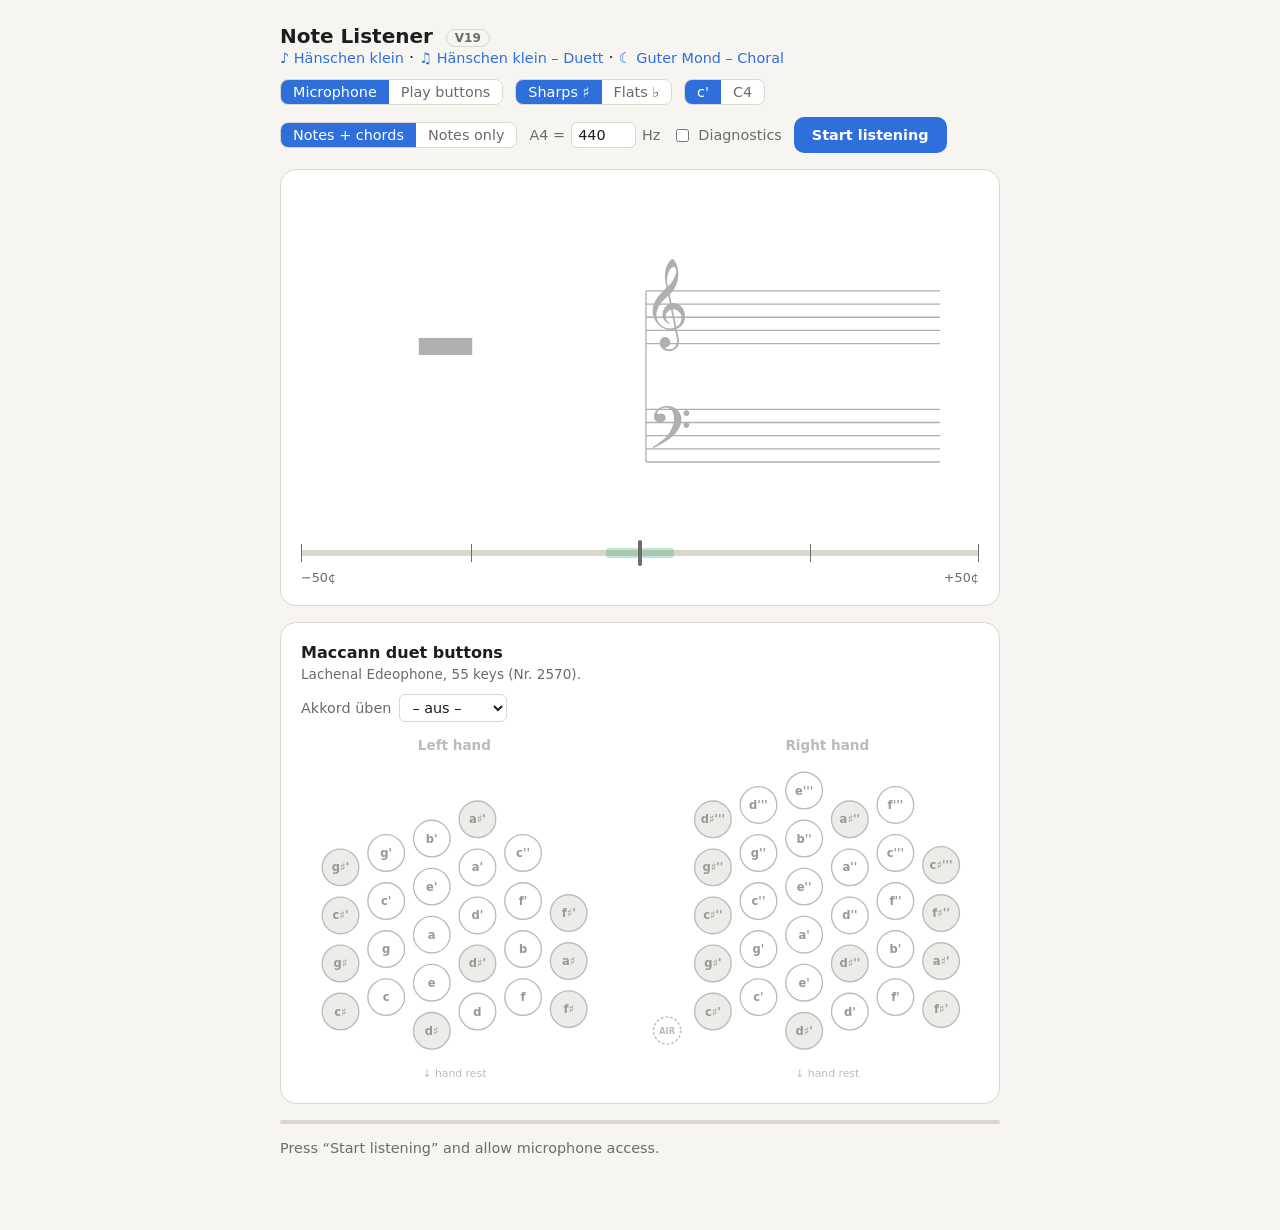
==== commit 208304f7: "Icon: 12-sided concertina end (V19) The app icon and favicon now show a 12-sided end plate like the " ====
--- a/index.html
+++ b/index.html
@@ -11,7 +11,7 @@
 <link rel="preconnect" href="https://fonts.googleapis.com">
 <link rel="preconnect" href="https://fonts.gstatic.com" crossorigin>
 <link href="https://fonts.googleapis.com/css2?family=Noto+Music&display=swap" rel="stylesheet">
-<link rel="stylesheet" href="concertina.css?v=V18">
+<link rel="stylesheet" href="concertina.css?v=V19">
 <style>
   a.nav { color: var(--accent); text-decoration: none; font-size: 0.9rem; }
   .update {
@@ -127,7 +127,7 @@
   </div>
   <header>
     <div>
-      <h1>Note Listener <span class="version" id="version">V18</span></h1>
+      <h1>Note Listener <span class="version" id="version">V19</span></h1>
       <div class="links"><a class="nav" href="song.html">♪ Hänschen klein</a> · <a class="nav" href="duet.html">♫ Hänschen klein – Duett</a> · <a class="nav" href="backing.html">☾ Guter Mond – Choral</a></div>
     </div>
     <div class="controls">
@@ -199,8 +199,8 @@
   <div class="history" id="history"></div>
 </main>
 
-<script src="concertina.js?v=V18"></script>
-<script src="pwa.js?v=V18"></script>
+<script src="concertina.js?v=V19"></script>
+<script src="pwa.js?v=V19"></script>
 <script>
 (() => {
   const { ACC, spell, label, buildMaccann, SAMPLE_FILES, sampleFor, loopCache, playNote } = Concertina;
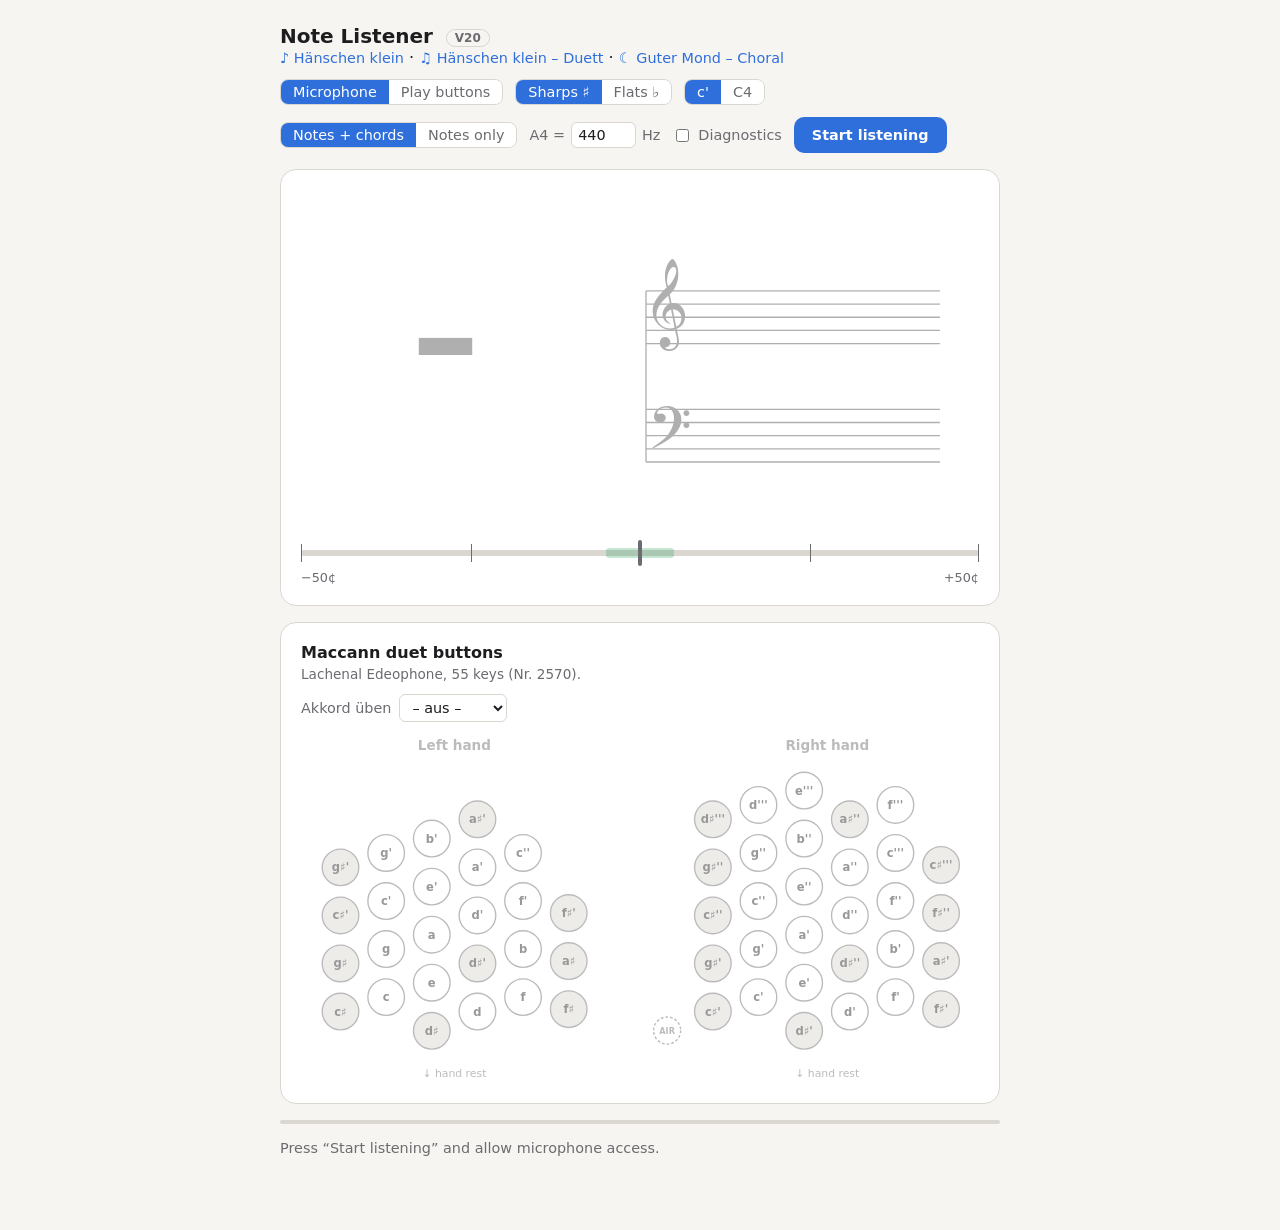
==== commit 6fb19b66: "Guter Mond: "Griffig" version, voiced for the left hand's grips (V20) Same harmonies, alto/tenor/bas" ====
--- a/index.html
+++ b/index.html
@@ -11,7 +11,7 @@
 <link rel="preconnect" href="https://fonts.googleapis.com">
 <link rel="preconnect" href="https://fonts.gstatic.com" crossorigin>
 <link href="https://fonts.googleapis.com/css2?family=Noto+Music&display=swap" rel="stylesheet">
-<link rel="stylesheet" href="concertina.css?v=V19">
+<link rel="stylesheet" href="concertina.css?v=V20">
 <style>
   a.nav { color: var(--accent); text-decoration: none; font-size: 0.9rem; }
   .update {
@@ -127,7 +127,7 @@
   </div>
   <header>
     <div>
-      <h1>Note Listener <span class="version" id="version">V19</span></h1>
+      <h1>Note Listener <span class="version" id="version">V20</span></h1>
       <div class="links"><a class="nav" href="song.html">♪ Hänschen klein</a> · <a class="nav" href="duet.html">♫ Hänschen klein – Duett</a> · <a class="nav" href="backing.html">☾ Guter Mond – Choral</a></div>
     </div>
     <div class="controls">
@@ -199,8 +199,8 @@
   <div class="history" id="history"></div>
 </main>
 
-<script src="concertina.js?v=V19"></script>
-<script src="pwa.js?v=V19"></script>
+<script src="concertina.js?v=V20"></script>
+<script src="pwa.js?v=V20"></script>
 <script>
 (() => {
   const { ACC, spell, label, buildMaccann, SAMPLE_FILES, sampleFor, loopCache, playNote } = Concertina;
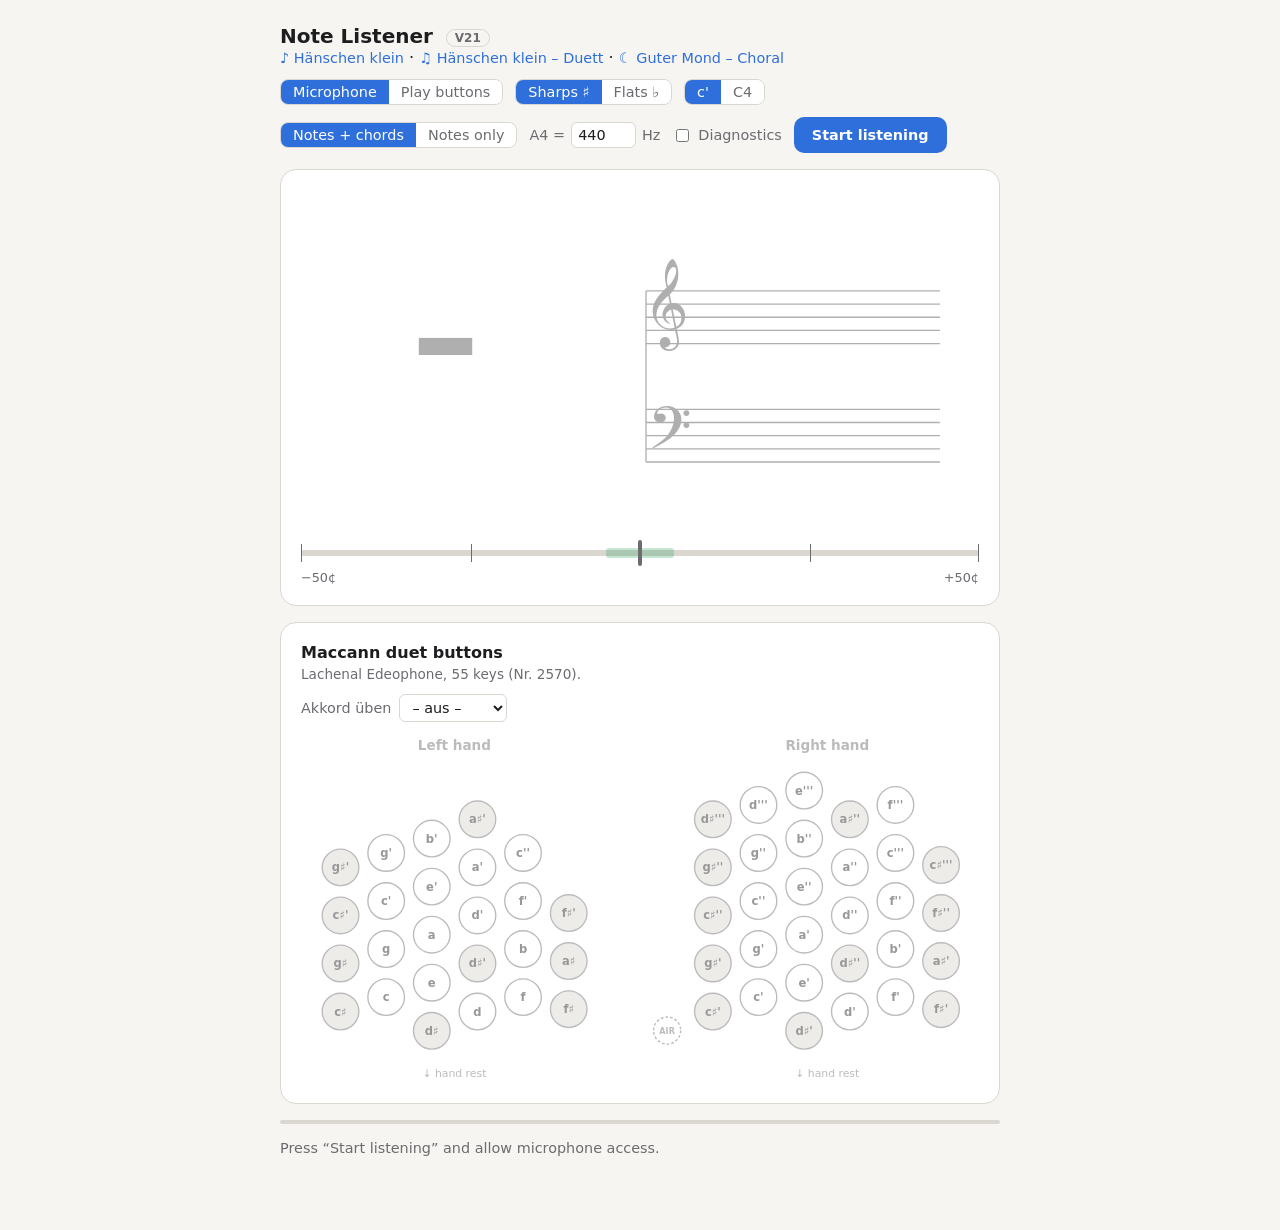
==== commit a83534b6: "Guter Mond: no intro, starts on "Mond"; left hand plays only the bass by default; tempo sliders from" ====
--- a/index.html
+++ b/index.html
@@ -11,7 +11,7 @@
 <link rel="preconnect" href="https://fonts.googleapis.com">
 <link rel="preconnect" href="https://fonts.gstatic.com" crossorigin>
 <link href="https://fonts.googleapis.com/css2?family=Noto+Music&display=swap" rel="stylesheet">
-<link rel="stylesheet" href="concertina.css?v=V20">
+<link rel="stylesheet" href="concertina.css?v=V21">
 <style>
   a.nav { color: var(--accent); text-decoration: none; font-size: 0.9rem; }
   .update {
@@ -127,7 +127,7 @@
   </div>
   <header>
     <div>
-      <h1>Note Listener <span class="version" id="version">V20</span></h1>
+      <h1>Note Listener <span class="version" id="version">V21</span></h1>
       <div class="links"><a class="nav" href="song.html">♪ Hänschen klein</a> · <a class="nav" href="duet.html">♫ Hänschen klein – Duett</a> · <a class="nav" href="backing.html">☾ Guter Mond – Choral</a></div>
     </div>
     <div class="controls">
@@ -199,8 +199,8 @@
   <div class="history" id="history"></div>
 </main>
 
-<script src="concertina.js?v=V20"></script>
-<script src="pwa.js?v=V20"></script>
+<script src="concertina.js?v=V21"></script>
+<script src="pwa.js?v=V21"></script>
 <script>
 (() => {
   const { ACC, spell, label, buildMaccann, SAMPLE_FILES, sampleFor, loopCache, playNote } = Concertina;
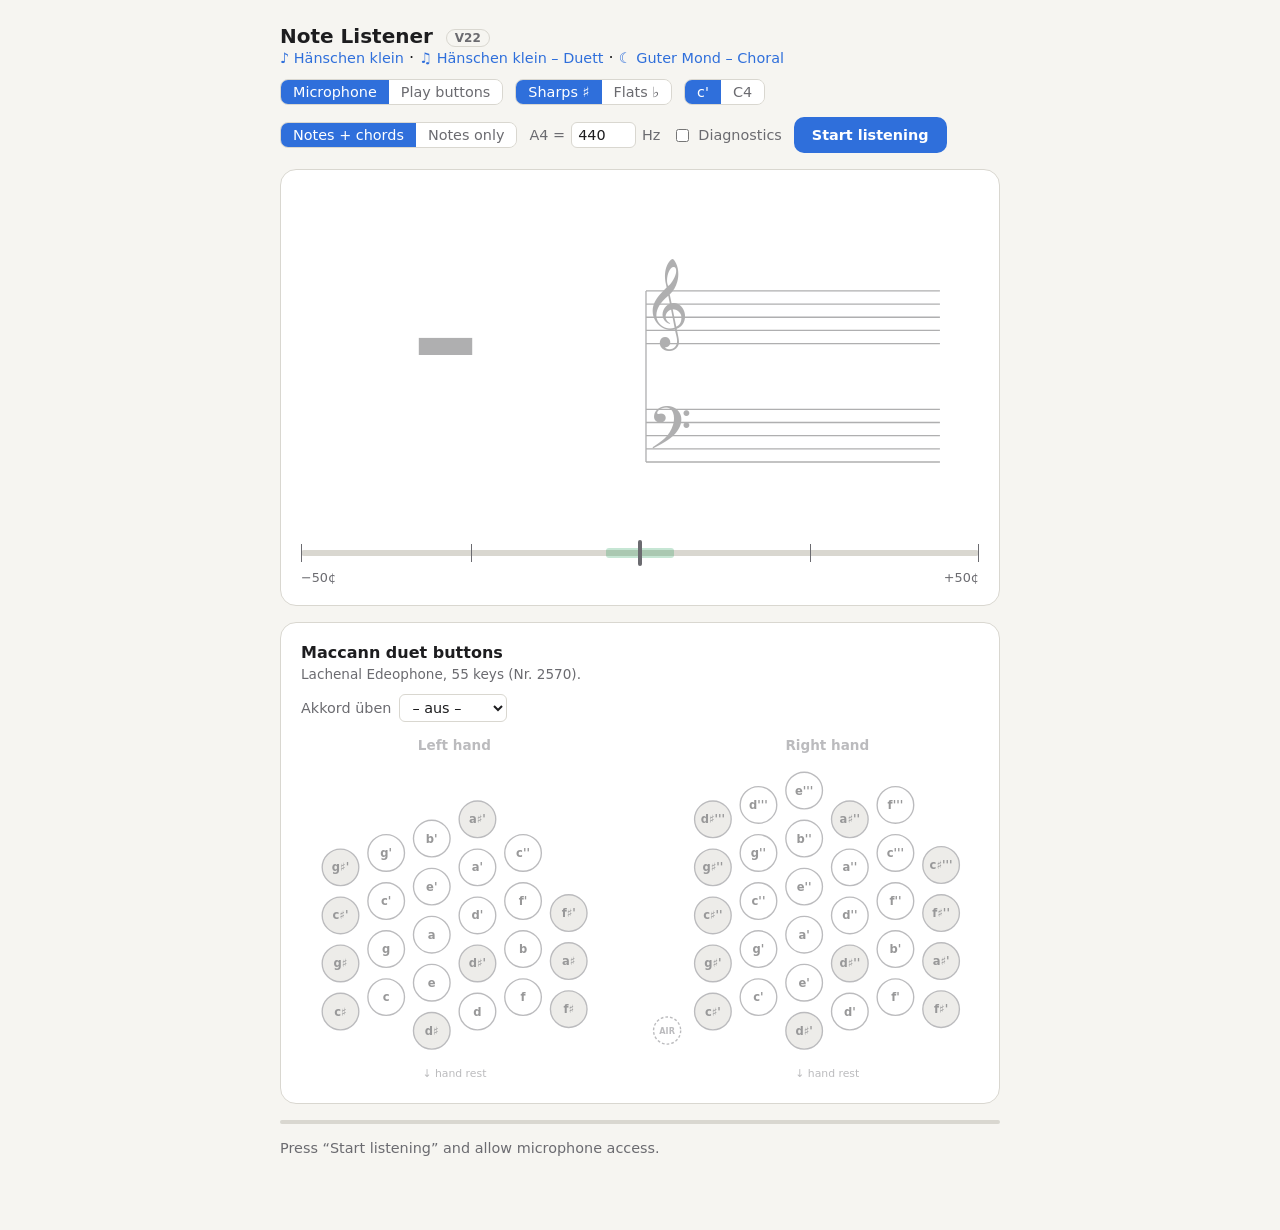
==== commit cbc3af70: "Guter Mond: pickup "Gu-ter" back (accompaniment from "Mond"), Links zweistimmig (griffig), Next butt" ====
--- a/index.html
+++ b/index.html
@@ -11,7 +11,7 @@
 <link rel="preconnect" href="https://fonts.googleapis.com">
 <link rel="preconnect" href="https://fonts.gstatic.com" crossorigin>
 <link href="https://fonts.googleapis.com/css2?family=Noto+Music&display=swap" rel="stylesheet">
-<link rel="stylesheet" href="concertina.css?v=V21">
+<link rel="stylesheet" href="concertina.css?v=V22">
 <style>
   a.nav { color: var(--accent); text-decoration: none; font-size: 0.9rem; }
   .update {
@@ -127,7 +127,7 @@
   </div>
   <header>
     <div>
-      <h1>Note Listener <span class="version" id="version">V21</span></h1>
+      <h1>Note Listener <span class="version" id="version">V22</span></h1>
       <div class="links"><a class="nav" href="song.html">♪ Hänschen klein</a> · <a class="nav" href="duet.html">♫ Hänschen klein – Duett</a> · <a class="nav" href="backing.html">☾ Guter Mond – Choral</a></div>
     </div>
     <div class="controls">
@@ -199,8 +199,8 @@
   <div class="history" id="history"></div>
 </main>
 
-<script src="concertina.js?v=V21"></script>
-<script src="pwa.js?v=V21"></script>
+<script src="concertina.js?v=V22"></script>
+<script src="pwa.js?v=V22"></script>
 <script>
 (() => {
   const { ACC, spell, label, buildMaccann, SAMPLE_FILES, sampleFor, loopCache, playNote } = Concertina;
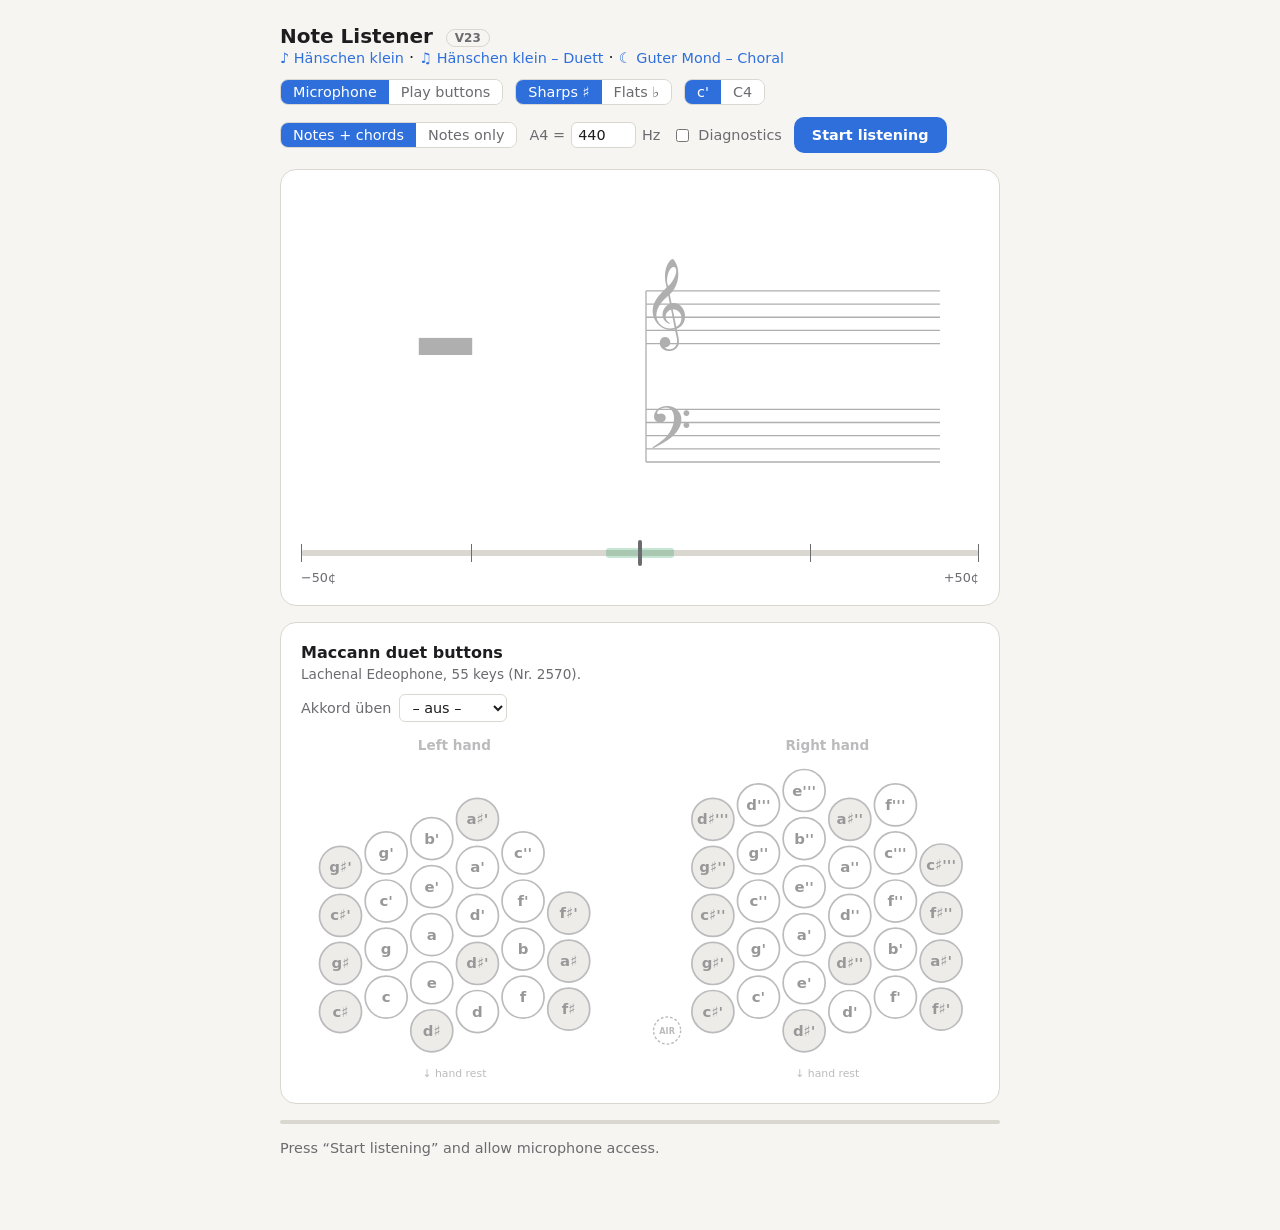
==== commit b80d45a2: "Bigger, bolder keys; Guter Mond: show one hand only, Play and Next side by side on phones (V23) Co-A" ====
--- a/index.html
+++ b/index.html
@@ -11,7 +11,7 @@
 <link rel="preconnect" href="https://fonts.googleapis.com">
 <link rel="preconnect" href="https://fonts.gstatic.com" crossorigin>
 <link href="https://fonts.googleapis.com/css2?family=Noto+Music&display=swap" rel="stylesheet">
-<link rel="stylesheet" href="concertina.css?v=V22">
+<link rel="stylesheet" href="concertina.css?v=V23">
 <style>
   a.nav { color: var(--accent); text-decoration: none; font-size: 0.9rem; }
   .update {
@@ -127,7 +127,7 @@
   </div>
   <header>
     <div>
-      <h1>Note Listener <span class="version" id="version">V22</span></h1>
+      <h1>Note Listener <span class="version" id="version">V23</span></h1>
       <div class="links"><a class="nav" href="song.html">♪ Hänschen klein</a> · <a class="nav" href="duet.html">♫ Hänschen klein – Duett</a> · <a class="nav" href="backing.html">☾ Guter Mond – Choral</a></div>
     </div>
     <div class="controls">
@@ -199,8 +199,8 @@
   <div class="history" id="history"></div>
 </main>
 
-<script src="concertina.js?v=V22"></script>
-<script src="pwa.js?v=V22"></script>
+<script src="concertina.js?v=V23"></script>
+<script src="pwa.js?v=V23"></script>
 <script>
 (() => {
   const { ACC, spell, label, buildMaccann, SAMPLE_FILES, sampleFor, loopCache, playNote } = Concertina;
--- a/concertina.css
+++ b/concertina.css
@@ -59,9 +59,9 @@
 }
 svg.maccann { width: 100%; height: auto; display: block; transition: opacity 0.3s; }
 svg.maccann.stale { opacity: 0.45; }
-.maccann .btn circle { fill: var(--panel); stroke: var(--muted); stroke-width: 2; }
+.maccann .btn circle { fill: var(--panel); stroke: var(--muted); stroke-width: 2.5; }
 .maccann .btn.accidental circle { fill: var(--line); }
-.maccann .btn text { fill: var(--ink); font: 600 17px system-ui, sans-serif; text-anchor: middle; dominant-baseline: central; }
+.maccann .btn text { fill: var(--ink); font: 700 22px system-ui, sans-serif; text-anchor: middle; dominant-baseline: central; }
 .maccann .btn.on circle { fill: var(--accent); stroke: var(--accent); }
 .maccann .btn.on text { fill: #fff; }
 .maccann .hand { fill: var(--muted); font: 600 20px system-ui, sans-serif; text-anchor: middle; }
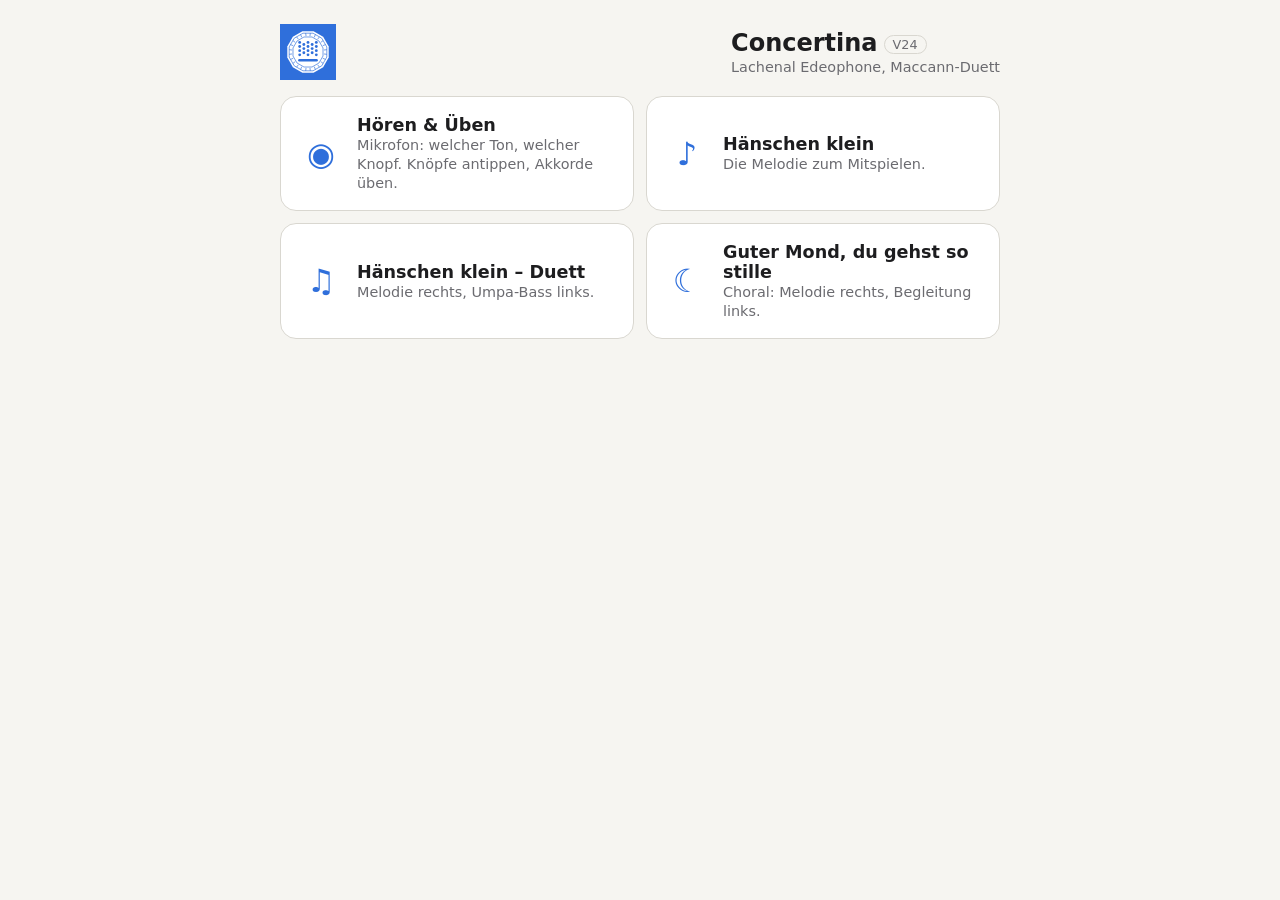
==== commit 3b341540: "Start menu (Note Listener moves to listen.html), keys as big as they fit, tap-to-zoom keyboard; Gute" ====
--- a/index.html
+++ b/index.html
@@ -1,1296 +1,52 @@
 <!DOCTYPE html>
-<html lang="en">
+<html lang="de">
 <head>
 <meta charset="utf-8">
 <meta name="viewport" content="width=device-width, initial-scale=1">
-<title>Note Listener</title>
+<title>Concertina</title>
 <link rel="manifest" href="manifest.webmanifest">
 <meta name="theme-color" content="#2f6fdb">
 <link rel="icon" href="icon.svg" type="image/svg+xml">
 <link rel="apple-touch-icon" href="icon-192.png">
-<link rel="preconnect" href="https://fonts.googleapis.com">
-<link rel="preconnect" href="https://fonts.gstatic.com" crossorigin>
-<link href="https://fonts.googleapis.com/css2?family=Noto+Music&display=swap" rel="stylesheet">
-<link rel="stylesheet" href="concertina.css?v=V23">
+<link rel="stylesheet" href="concertina.css?v=V24">
 <style>
-  a.nav { color: var(--accent); text-decoration: none; font-size: 0.9rem; }
-  .update {
-    display: flex; align-items: center; justify-content: space-between; gap: 12px;
-    padding: 10px 14px; border-radius: 12px; background: var(--accent); color: #fff;
+  /* The start menu: one big tile per thing to do */
+  .menu-head { display: flex; align-items: center; gap: 14px; }
+  .menu-head img { width: 56px; height: 56px; }
+  .menu-head h1 { margin: 0; font-size: 1.5rem; }
+  .menu-head .version { color: var(--muted); font-size: 0.8rem; font-weight: 400; margin-left: 6px; }
+  .menu-head p { margin: 2px 0 0; color: var(--muted); font-size: 0.9rem; }
+  .tiles { display: grid; grid-template-columns: repeat(auto-fit, minmax(260px, 1fr)); gap: 12px; }
+  .tile {
+    display: flex; gap: 14px; align-items: center; padding: 18px; border-radius: 16px; text-decoration: none;
+    background: var(--panel); border: 1px solid var(--line); color: var(--ink);
   }
-  .update[hidden] { display: none; }
-  .update button {
-    border: 0; border-radius: 8px; padding: 6px 14px; font: inherit; font-weight: 600;
-    background: #fff; color: var(--accent); cursor: pointer;
-  }
-  .display { display: grid; grid-template-columns: 1fr 1.3fr; gap: 20px; align-items: center; }
-  .name { text-align: center; transition: opacity 0.3s; }
-  .name.stale { opacity: 0.35; }
-  .letter { font-size: clamp(5rem, 22vw, 8.5rem); font-weight: 700; line-height: 1; letter-spacing: -0.02em; }
-  .letter .acc { font-family: "Noto Music", system-ui, sans-serif; font-size: 0.6em; font-weight: 400; vertical-align: 0.55em; }
-  .letter .primes { font-size: 0.6em; font-weight: 600; vertical-align: 0.55em; letter-spacing: 0.02em; }
-  .letter sub { font-size: 0.35em; font-weight: 500; color: var(--muted); vertical-align: baseline; margin-left: 0.05em; }
-  .letter.chord { font-size: clamp(3.2rem, 14vw, 5.5rem); }
-  .letter .qual { font-size: 0.5em; font-weight: 600; margin-left: 0.04em; }
-  .letter .bass { font-size: 0.5em; font-weight: 500; color: var(--muted); }
-  .alt { color: var(--muted); min-height: 1.4em; }
-  .freq { color: var(--muted); font-variant-numeric: tabular-nums; margin-top: 4px; }
-  svg.staff { width: 100%; height: auto; max-height: 340px; display: block; transition: opacity 0.3s; }
-  svg.staff.stale { opacity: 0.35; }
-  .staff .l { stroke: var(--ink); stroke-width: 1.2; }
-  .staff .glyph { fill: var(--ink); font-family: "Noto Music", "Bravura", "Segoe UI Symbol", "Apple Symbols", serif; }
-  .staff .head { fill: none; stroke: var(--ink); stroke-width: 2.6; }
-  .staff .head.good { stroke: var(--good); stroke-width: 3.2; }
-  .staff .head.bad { stroke: var(--bad); stroke-width: 3.2; }
-  .staff .small { fill: var(--muted); font: italic 600 12px system-ui, sans-serif; }
-
-  .meter { position: relative; height: 34px; margin-top: 6px; }
-  .meter .track { position: absolute; left: 0; right: 0; top: 14px; height: 6px; border-radius: 3px; background: var(--line); }
-  .meter .zone { position: absolute; top: 12px; height: 10px; left: 45%; width: 10%; border-radius: 3px; background: var(--good); opacity: 0.25; }
-  .meter .tick { position: absolute; top: 8px; width: 1px; height: 18px; background: var(--muted); }
-  .meter .needle {
-    position: absolute; top: 4px; width: 4px; height: 26px; margin-left: -2px; border-radius: 2px;
-    background: var(--muted); left: 50%; transition: left 0.08s linear, background 0.2s;
-  }
-  .meter-labels { display: flex; justify-content: space-between; font-size: 0.8rem; color: var(--muted); font-variant-numeric: tabular-nums; }
-  .cents { text-align: center; font-weight: 600; font-variant-numeric: tabular-nums; }
-
-  .history { display: flex; gap: 6px; flex-wrap: wrap; min-height: 32px; }
-  .history span {
-    padding: 4px 10px; border-radius: 999px; border: 1px solid var(--line); font-size: 0.9rem;
-  }
-  .history span:first-child { border-color: var(--accent); color: var(--accent); }
-  .card h2 { font-size: 1rem; margin: 0 0 4px; font-weight: 600; }
-  .card .sub { color: var(--muted); font-size: 0.85rem; margin: 0 0 12px; }
-  .practice-bar { display: flex; gap: 8px; align-items: center; flex-wrap: wrap; margin: 0 0 8px; font-size: 0.9rem; color: var(--muted); }
-  .practice-bar select, .practice-bar button {
-    padding: 4px 8px; border: 1px solid var(--line); border-radius: 6px; background: var(--panel); color: var(--ink); font: inherit;
-  }
-  .practice-bar button { cursor: pointer; }
-  .practice-bar .hear { touch-action: none; user-select: none; -webkit-user-select: none; -webkit-touch-callout: none; }
-  .practice-bar .hear.on { background: var(--accent); color: #fff; border-color: var(--accent); }
-  .practice-bar button[hidden] { display: none; }
-  .practice-msg { margin: 0 0 12px; font-weight: 600; min-height: 1.3em; }
-  .settings { display: contents; }
-  .settings-btn { display: none; }
-  /* Phones: header in one row (settings behind ⚙), letter and staff side by side, buttons right
-     below, so the note and the keyboard fit on one screen */
-  @media (max-width: 560px) {
-    body { padding: 10px 10px 16px; }
-    main { gap: 10px; }
-    header { gap: 8px; }
-    h1 { font-size: 1.1rem; }
-    header .links { display: none; }
-    header.open .links { display: block; margin-top: 2px; }
-    .controls { gap: 8px; }
-    .settings { display: none; }
-    header.open .controls { width: 100%; }
-    header.open .settings { display: flex; flex-wrap: wrap; gap: 8px; align-items: center; width: 100%; order: 3; }
-    .settings-btn {
-      display: block; border: 1px solid var(--line); border-radius: 10px; background: var(--panel); color: var(--ink);
-      font-size: 1.1rem; padding: 6px 10px; cursor: pointer;
-    }
-    header.open .settings-btn { background: var(--accent); color: #fff; border-color: var(--accent); }
-    button.start { padding: 8px 14px; }
-    .card { padding: 10px 12px; border-radius: 12px; }
-    .display { grid-template-columns: 0.85fr 1.15fr; gap: 6px; }
-    .letter { font-size: clamp(3.2rem, 17vw, 4.6rem); }
-    .letter.chord { font-size: clamp(1.7rem, 8.5vw, 2.4rem); }
-    .alt { font-size: 0.8rem; }
-    .freq { font-size: 0.8rem; margin-top: 2px; }
-    svg.staff { max-height: 210px; }
-    .meter { height: 28px; margin-top: 0; }
-    .meter .track { top: 11px; }
-    .meter .zone { top: 9px; }
-    .meter .tick { top: 5px; }
-    .meter .needle { top: 1px; }
-    .meter-labels { font-size: 0.7rem; }
-    .card h2 { display: none; }
-    .card .sub { font-size: 0.75rem; margin: 0 0 6px; }
-    .practice-bar { margin: 0 0 4px; font-size: 0.85rem; }
-    .practice-msg { margin: 0 0 4px; font-size: 0.9rem; }
-  }
-  .practice-msg[hidden] { display: none; }
-  .practice-msg.good { color: var(--good); }
-  .practice-msg.bad { color: var(--bad); }
-  .status { color: var(--muted); font-size: 0.9rem; min-height: 1.3em; }
-  .level { height: 4px; background: var(--line); border-radius: 2px; overflow: hidden; }
-  .debug pre { font-size: 0.75rem; white-space: pre-wrap; margin: 0 0 6px; color: var(--muted); }
-  .level div { height: 100%; width: 0; background: var(--accent); transition: width 0.05s linear; }
+  .tile:hover, .tile:focus-visible { border-color: var(--accent); }
+  .tile .sym { font-size: 2rem; width: 44px; text-align: center; color: var(--accent); flex: none; }
+  .tile b { display: block; font-size: 1.1rem; }
+  .tile span { color: var(--muted); font-size: 0.9rem; }
 </style>
 </head>
 <body>
 <main>
-  <div class="update" id="update" hidden role="status">
-    <span id="updateText">A new version is available.</span>
-    <button id="updateReload">Reload</button>
-  </div>
-  <header>
+  <header class="menu-head">
+    <img src="icon.svg" alt="">
     <div>
-      <h1>Note Listener <span class="version" id="version">V23</span></h1>
-      <div class="links"><a class="nav" href="song.html">♪ Hänschen klein</a> · <a class="nav" href="duet.html">♫ Hänschen klein – Duett</a> · <a class="nav" href="backing.html">☾ Guter Mond – Choral</a></div>
-    </div>
-    <div class="controls">
-      <!-- On phones the settings fold away behind ⚙; elsewhere the wrapper doesn't affect the layout -->
-      <div class="settings">
-      <div class="seg" role="group" aria-label="Mode">
-        <button id="btnListen" aria-pressed="true" title="Listen to the microphone">Microphone</button>
-        <button id="btnPlay" aria-pressed="false" title="Tap a button on the diagram to hear it">Play buttons</button>
-      </div>
-      <div class="seg" role="group" aria-label="Accidentals">
-        <button id="btnSharp" aria-pressed="true">Sharps ♯</button>
-        <button id="btnFlat" aria-pressed="false">Flats ♭</button>
-      </div>
-      <div class="seg" role="group" aria-label="Octave notation">
-        <button id="btnHelm" aria-pressed="true" title="Helmholtz: c' = eingestrichenes c">c'</button>
-        <button id="btnSci" aria-pressed="false" title="Scientific: C4 = middle C">C4</button>
-      </div>
-      <div class="seg" role="group" aria-label="Chord detection">
-        <button id="btnChords" aria-pressed="true">Notes + chords</button>
-        <button id="btnNotesOnly" aria-pressed="false" title="Chord detection off">Notes only</button>
-      </div>
-      <label>A4 = <input id="a4" type="number" min="400" max="480" step="1" value="440"> Hz</label>
-      <label title="Shows what the note detector hears, and can record the microphone"><input id="debugToggle" type="checkbox"> Diagnostics</label>
-      </div>
-      <button id="settingsBtn" class="settings-btn" aria-expanded="false" aria-label="Settings">⚙</button>
-      <button id="start" class="start">Start listening</button>
+      <h1>Concertina<span class="version" id="version">V24</span></h1>
+      <p>Lachenal Edeophone, Maccann-Duett</p>
     </div>
   </header>
-
-  <section class="card">
-    <div class="display">
-      <div class="name stale" id="nameBox">
-        <div class="letter" id="letter">–</div>
-        <div class="alt" id="alt"></div>
-        <div class="freq" id="freq">&nbsp;</div>
-      </div>
-      <svg class="staff stale" id="staff" viewBox="0 0 300 310" aria-label="Notes on staff"></svg>
-    </div>
-
-    <div class="meter" aria-hidden="true">
-      <div class="track"></div>
-      <div class="zone"></div>
-      <div class="tick" style="left:0"></div>
-      <div class="tick" style="left:25%"></div>
-      <div class="tick" style="left:50%"></div>
-      <div class="tick" style="left:75%"></div>
-      <div class="tick" style="left:calc(100% - 1px)"></div>
-      <div class="needle" id="needle"></div>
-    </div>
-    <div class="meter-labels"><span>−50¢</span><span class="cents" id="cents">&nbsp;</span><span>+50¢</span></div>
-  </section>
-
-  <section class="card">
-    <h2>Maccann duet buttons</h2>
-    <p class="sub" id="maccannInfo">Lachenal Edeophone, 55 keys (Nr. 2570).</p>
-    <div class="practice-bar">
-      <label for="practice">Akkord üben</label>
-      <select id="practice"><option value="">– aus –</option></select>
-      <button id="practiceHear" class="hear" hidden title="Gedrückt halten: der Akkord erklingt">▶ Anhören (halten)</button>
-      <button id="practiceOff" hidden title="Übung beenden (Esc)">× Beenden</button>
-    </div>
-    <p class="practice-msg" id="practiceMsg" hidden></p>
-    <svg class="maccann stale" id="maccann" viewBox="0 0 1000 520" aria-label="Maccann duet keyboard"></svg>
-  </section>
-
-  <div class="level"><div id="level"></div></div>
-  <div class="status" id="status">Press “Start listening” and allow microphone access.</div>
-  <div class="debug" id="debug" hidden><pre id="debugInfo"></pre><button id="debugRec">Record 10 s</button> <button id="debugShare" hidden>Share</button> <a id="debugSave" hidden>Save</a></div>
-  <div class="history" id="history"></div>
+  <nav class="tiles" aria-label="Menü">
+    <a class="tile" href="listen.html"><div class="sym">◉</div><div><b>Hören &amp; Üben</b>
+      <span>Mikrofon: welcher Ton, welcher Knopf. Knöpfe antippen, Akkorde üben.</span></div></a>
+    <a class="tile" href="song.html"><div class="sym">♪</div><div><b>Hänschen klein</b>
+      <span>Die Melodie zum Mitspielen.</span></div></a>
+    <a class="tile" href="duet.html"><div class="sym">♫</div><div><b>Hänschen klein – Duett</b>
+      <span>Melodie rechts, Umpa-Bass links.</span></div></a>
+    <a class="tile" href="backing.html"><div class="sym">☾</div><div><b>Guter Mond, du gehst so stille</b>
+      <span>Choral: Melodie rechts, Begleitung links.</span></div></a>
+  </nav>
 </main>
-
-<script src="concertina.js?v=V23"></script>
-<script src="pwa.js?v=V23"></script>
-<script>
-(() => {
-  const { ACC, spell, label, buildMaccann, SAMPLE_FILES, sampleFor, loopCache, playNote } = Concertina;
-
-  // ---------- pitch detection (McLeod Pitch Method / NSDF) ----------
-  const MIN_FREQ = 40, MAX_FREQ = 4200;
-
-  function detectPitch(buf, sampleRate) {
-    const n = buf.length;
-    let rms = 0;
-    for (let i = 0; i < n; i++) rms += buf[i] * buf[i];
-    rms = Math.sqrt(rms / n);
-
-    const maxTau = Math.min(n >> 1, Math.floor(sampleRate / MIN_FREQ));
-    const minTau = Math.max(2, Math.floor(sampleRate / MAX_FREQ));
-    const nsdf = new Float32Array(maxTau + 1);
-    for (let tau = 0; tau <= maxTau; tau++) {
-      let acf = 0, m = 0;
-      for (let j = 0, end = n - tau; j < end; j++) {
-        const a = buf[j], b = buf[j + tau];
-        acf += a * b;
-        m += a * a + b * b;
-      }
-      nsdf[tau] = m > 0 ? (2 * acf) / m : 0;
-    }
-
-    // Collect the highest maximum between each pair of positive zero crossings,
-    // skipping the lobe around tau = 0.
-    const peaks = [];
-    let tau = 1;
-    while (tau < maxTau && nsdf[tau] > 0) tau++;
-    let curMax = -Infinity, curIdx = -1;
-    for (; tau < maxTau; tau++) {
-      if (nsdf[tau] > 0) {
-        if (nsdf[tau] > curMax && nsdf[tau] >= nsdf[tau - 1] && nsdf[tau] >= nsdf[tau + 1]) {
-          curMax = nsdf[tau]; curIdx = tau;
-        }
-      } else if (curIdx >= 0) {
-        peaks.push(curIdx); curMax = -Infinity; curIdx = -1;
-      }
-    }
-    if (curIdx >= 0) peaks.push(curIdx);
-    if (!peaks.length) return { rms, freq: 0, clarity: 0 };
-
-    let highest = 0;
-    for (const p of peaks) highest = Math.max(highest, nsdf[p]);
-    const p = peaks.find(i => i >= minTau && nsdf[i] >= 0.9 * highest);
-    if (p === undefined) return { rms, freq: 0, clarity: 0 };
-
-    // Parabolic interpolation around the chosen peak
-    const a = nsdf[p - 1], b = nsdf[p], c = nsdf[p + 1];
-    const denom = a - 2 * b + c;
-    const shift = denom !== 0 ? 0.5 * (a - c) / denom : 0;
-    return { rms, freq: sampleRate / (p + shift), clarity: b };
-  }
-
-  // ---------- polyphonic note detection (for chords) ----------
-  // Finds the sounding notes in a magnitude spectrum (dB, as from AnalyserNode). Working upwards,
-  // each note's expected overtones are subtracted so they aren't mistaken for notes themselves.
-  const POLY_LOW = 36, POLY_HIGH = 100;                  // C2 .. E7
-  // [semitones above the fundamental, how loud that overtone may be relative to the fundamental]
-  const OVERTONES = [[12, 2], [19, 1.5], [24, 0.8], [28, 0.5], [31, 0.4], [34, 0.3], [36, 0.25]];
-  // Semitone positions of the 2nd-10th harmonics. On the Edeophone these can be up to ~13x louder
-  // than the fundamental, so loudness alone can't separate a played note from an overtone.
-  const HARMONICS = [12, 19, 24, 28, 31, 34, 36, 38, 40];
-  const OCTAVES_FIFTHS = new Set([12, 19, 24, 31, 36]);
-  const noteFreq = (m, a4) => a4 * Math.pow(2, (m - 69) / 12);
-
-  function detectNotes(db, sampleRate, fftSize, a4) {
-    const binHz = sampleRate / fftSize;
-    // Spectral peaks, each assigned to the nearest note if within 35 cents
-    const amp = new Float32Array(POLY_HIGH + 40);
-    const lo = Math.floor(noteFreq(POLY_LOW - 1, a4) / binHz);
-    const hi = Math.min(db.length - 2, Math.ceil(noteFreq(POLY_HIGH + 37, a4) / binHz));
-    for (let i = Math.max(1, lo); i <= hi; i++) {
-      if (db[i] <= db[i - 1] || db[i] < db[i + 1]) continue;
-      const denom = db[i - 1] - 2 * db[i] + db[i + 1];
-      const f = (i + (denom ? 0.5 * (db[i - 1] - db[i + 1]) / denom : 0)) * binHz;
-      const midiF = 69 + 12 * Math.log2(f / a4);
-      const m = Math.round(midiF);
-      if (Math.abs(midiF - m) > 0.35 || m < POLY_LOW || m >= amp.length) continue;
-      amp[m] = Math.max(amp[m], Math.pow(10, db[i] / 20));
-    }
-    let maxAmp = 0;
-    for (let m = POLY_LOW; m <= POLY_HIGH; m++) maxAmp = Math.max(maxAmp, amp[m]);
-    if (maxAmp <= 0) return [];
-
-    const residual = Float32Array.from(amp);
-    const notes = [];
-    for (let m = POLY_LOW; m <= POLY_HIGH; m++) {
-      if (amp[m] < 0.03 * maxAmp) continue;
-      // Every peak, even a weak one or one that is itself an overtone, explains the overtones above it
-      // (a reed's fundamental can be quieter than its harmonics).
-      for (const [iv, ratio] of OVERTONES) {
-        if (m + iv < residual.length) residual[m + iv] = Math.max(0, residual[m + iv] - amp[m] * ratio);
-      }
-      if (residual[m] < 0.12 * maxAmp) continue;
-      // Flag notes that sit on a harmonic of a lower peak (one not more than 20x quieter than this one)
-      const note = { midi: m, amp: residual[m], overtone: false, octaveOrFifth: false };
-      for (const iv of HARMONICS) {
-        const p = m - iv;
-        if (p < POLY_LOW || amp[p] < 0.03 * maxAmp || amp[p] < amp[m] / 20) continue;
-        note.overtone = true;
-        if (OCTAVES_FIFTHS.has(iv)) note.octaveOrFifth = true;
-      }
-      notes.push(note);
-    }
-    // Keep six, preferring notes that can't be overtones, then the strongest; return them in pitch order
-    return notes.sort((a, b) => a.overtone - b.overtone || b.amp - a.amp).slice(0, 6).sort((a, b) => a.midi - b.midi);
-  }
-
-  // Chord from detectNotes() output, as { chord, midis }, or null. A single reed's harmonics spell a
-  // dominant 7th chord on their own, so at least two pitch classes must come from notes that can't be
-  // overtones. A played octave or fifth that coincides with a lower note's harmonic (e.g. G4 over C3)
-  // is used only when the chord can't be completed without it.
-  function findChord(notes) {
-    const real = notes.filter(n => !n.overtone);
-    if (new Set(real.map(n => n.midi % 12)).size < 2) return null;
-    const chord = identifyChord(real.map(n => n.midi)) ||
-      identifyChord(notes.filter(n => !n.overtone || n.octaveOrFifth).map(n => n.midi));
-    if (!chord) return null;
-    const pcs = new Set(chord.type.iv.map(i => (chord.root + i) % 12));
-    return { chord, midis: notes.filter(n => !n.overtone || pcs.has(n.midi % 12)).map(n => n.midi) };
-  }
-
-  const CHORD_TYPES = [
-    { suffix: '',     name: 'major',            iv: [0, 4, 7] },
-    { suffix: 'm',    name: 'minor',            iv: [0, 3, 7] },
-    { suffix: '7',    name: 'dominant 7th',     iv: [0, 4, 7, 10] },
-    { suffix: 'maj7', name: 'major 7th',        iv: [0, 4, 7, 11] },
-    { suffix: 'm7',   name: 'minor 7th',        iv: [0, 3, 7, 10] },
-    { suffix: '6',    name: 'major 6th',        iv: [0, 4, 7, 9] },
-    { suffix: 'm6',   name: 'minor 6th',        iv: [0, 3, 7, 9] },
-    { suffix: 'dim',  name: 'diminished',       iv: [0, 3, 6] },
-    { suffix: 'dim7', name: 'diminished 7th',   iv: [0, 3, 6, 9] },
-    { suffix: 'm7♭5', name: 'half-diminished',  iv: [0, 3, 6, 10] },
-    { suffix: 'aug',  name: 'augmented',        iv: [0, 4, 8] },
-    { suffix: 'sus4', name: 'suspended 4th',    iv: [0, 5, 7] },
-    { suffix: 'sus2', name: 'suspended 2nd',    iv: [0, 2, 7] },
-    { suffix: '7sus4', name: '7th suspended 4th', iv: [0, 5, 7, 10] },
-    { suffix: 'add9', name: 'added 9th',        iv: [0, 2, 4, 7] },
-  ];
-
-  // Best chord for a set of notes, or null. Allows one extra note, and a missing 5th in 4-note chords.
-  function identifyChord(midis) {
-    const pcs = new Set(midis.map(m => m % 12));
-    if (pcs.size < 3) return null;
-    const bass = midis[0] % 12;
-    let best = null;
-    for (const root of pcs) {
-      for (const type of CHORD_TYPES) {
-        const tpl = type.iv.map(i => (root + i) % 12);
-        const missing = tpl.filter(pc => !pcs.has(pc));
-        const extra = [...pcs].filter(pc => !tpl.includes(pc)).length;
-        const matched = tpl.length - missing.length;
-        if (matched < 3 || extra > 1) continue;
-        if (missing.length && !(tpl.length === 4 && missing.length === 1 && missing[0] === (root + 7) % 12)) continue;
-        const score = matched * 2 - extra * 1.5 - missing.length - (tpl.length - 3) * 0.1 + (root === bass ? 0.6 : 0);
-        if (!best || score > best.score) best = { root, type, bass, score };
-      }
-    }
-    if (!best) return null;
-    return { ...best, key: `${best.root}${best.type.suffix}/${best.bass}` };
-  }
-
-  // ---------- staff rendering ----------
-  const SVG_NS = 'http://www.w3.org/2000/svg';
-  const staff = document.getElementById('staff');
-  const S = 12;                         // distance between staff lines
-  const TREBLE_BOTTOM = 140, BASS_BOTTOM = 248;
-  const X0 = 16, X1 = 284, NOTE_X = 204;
-
-  function el(name, attrs, text) {
-    const e = document.createElementNS(SVG_NS, name);
-    for (const k in attrs) e.setAttribute(k, attrs[k]);
-    if (text != null) e.textContent = text;
-    staff.appendChild(e);
-    return e;
-  }
-
-  // Grand staff: notes from middle C up go on the treble staff, lower ones on the bass staff.
-  // cls(midi): optional extra class for a note head ('good' / 'bad' in chord practice)
-  function drawStaff(midis, flats, cls = () => '') {
-    staff.textContent = '';
-    for (const bottom of [TREBLE_BOTTOM, BASS_BOTTOM]) {
-      for (let i = 0; i < 5; i++) {
-        const y = bottom - i * S;
-        el('line', { class: 'l', x1: X0, x2: X1, y1: y, y2: y });
-      }
-    }
-    el('line', { class: 'l', x1: X0, x2: X0, y1: TREBLE_BOTTOM - 4 * S, y2: BASS_BOTTOM });
-    // G clef curls around the G line; F clef dots straddle the F line (glyph origin sits below it)
-    el('text', { class: 'glyph', x: X0 + 4, y: TREBLE_BOTTOM - S, 'font-size': 4 * S }, '𝄞');
-    el('text', { class: 'glyph', x: X0 + 4, y: BASS_BOTTOM - 8, 'font-size': 4 * S }, '𝄢');
-    if (!midis || !midis.length) return;
-
-    const notes = midis.map(midi => {
-      const treble = midi >= 60;
-      // Very high notes are written an octave lower with an 8va mark
-      const ottava = treble && midi >= 96;
-      const sp = spell(ottava ? midi - 12 : midi, flats);
-      const bottom = treble ? TREBLE_BOTTOM : BASS_BOTTOM;
-      const ref = treble ? 4 * 7 + 2 /* E4 */ : 2 * 7 + 4 /* G2 */;
-      const step = sp.octave * 7 + sp.letterIndex - ref;   // 0 = bottom line, 8 = top line
-      return { midi, sp, bottom, step, ottava, y: bottom - step * (S / 2), x: NOTE_X };
-    });
-
-    for (const bottom of [TREBLE_BOTTOM, BASS_BOTTOM]) {
-      const group = notes.filter(n => n.bottom === bottom).sort((a, b) => a.step - b.step);
-      if (!group.length) continue;
-      // Seconds (and E♭ + E, on the same step) can't share a column: shift the upper note to the right
-      for (let i = 1; i < group.length; i++) {
-        if (group[i].step - group[i - 1].step <= 1 && group[i - 1].x === NOTE_X) group[i].x = NOTE_X + 15;
-      }
-      const shifted = group.some(n => n.x !== NOTE_X);
-      const lx1 = NOTE_X - 13, lx2 = NOTE_X + 13 + (shifted ? 15 : 0);
-      const lo = group[0].step, hi = group[group.length - 1].step;
-      for (let st = -2; st >= lo; st -= 2) {
-        const ly = bottom - st * (S / 2);
-        el('line', { class: 'l', x1: lx1, x2: lx2, y1: ly, y2: ly });
-      }
-      for (let st = 10; st <= hi; st += 2) {
-        const ly = bottom - st * (S / 2);
-        el('line', { class: 'l', x1: lx1, x2: lx2, y1: ly, y2: ly });
-      }
-    }
-
-    // Whole-note heads
-    for (const n of notes) {
-      el('ellipse', { class: `head ${cls(n.midi)}`, cx: n.x, cy: n.y, rx: 7.2, ry: 4.6, transform: `rotate(-22 ${n.x} ${n.y})` });
-    }
-
-    // Accidentals, from the top down, in the first column where they don't collide
-    const columns = [];
-    for (const n of notes.filter(n => n.sp.acc).sort((a, b) => a.y - b.y)) {
-      let c = 0;
-      while ((columns[c] || []).some(y => Math.abs(y - n.y) < 34)) c++;
-      (columns[c] = columns[c] || []).push(n.y);
-      el('text', { class: 'glyph', x: NOTE_X - 26 - c * 13, y: n.y, 'font-size': 4 * S }, ACC[n.sp.acc]);
-    }
-
-    const high = notes.filter(n => n.ottava);
-    if (high.length) {
-      const top = Math.min(...high.map(n => n.y), TREBLE_BOTTOM - 8 * S);
-      el('text', { class: 'small', x: NOTE_X - 12, y: top - 16 }, '8va');
-    }
-  }
-
-  // ---------- Maccann duet keyboard ----------
-  const maccann = document.getElementById('maccann');
-  const maccannInfo = document.getElementById('maccannInfo');
-  const maccannButtons = buildMaccann(maccann);
-
-
-  function rangeText() {
-    const ms = maccannButtons.map(b => b.midi);
-    const ends = [Math.min(...ms), Math.max(...ms)].map(m => spell(m, useFlats));
-    return `${ends.map(sp => sp.helmText).join('–')} / ${ends.map(sp => sp.text).join('–')}`;
-  }
-
-  function drawMaccann(midis) {
-    if (practice) return drawPractice();
-    const wanted = new Set(midis || []);
-    const hands = new Map();
-    for (const b of maccannButtons) {
-      const sp = spell(b.midi, useFlats);
-      b.t.textContent = label(sp, useHelm);
-      b.g.querySelector('title').textContent = label(sp, !useHelm);
-      const on = wanted.has(b.midi);
-      b.g.classList.toggle('on', on);
-      if (on) hands.set(b.midi, [...(hands.get(b.midi) || []), b.hand]);
-    }
-    if (!midis || !midis.length) return;
-    const name = m => label(spell(m, useFlats), useHelm);
-    const missing = midis.filter(m => !hands.has(m));
-    const outOfRange = missing.length
-      ? `${missing.map(name).join(' ')} ${missing.length > 1 ? 'are' : 'is'} not on this concertina (range ${rangeText()}).`
-      : '';
-    if (midis.length === 1) {
-      const h = hands.get(midis[0]);
-      maccannInfo.textContent = h ? `${name(midis[0])}: ${h.length > 1 ? 'left and right hand' : h[0] + ' hand'}` : outOfRange;
-      return;
-    }
-    const where = midis.filter(m => hands.has(m))
-      .map(m => `${name(m)} (${hands.get(m).map(h => h[0].toUpperCase()).join('+')})`).join(' · ');
-    maccannInfo.textContent = [where, outOfRange].filter(Boolean).join(' — ');
-  }
-
-  // ---------- UI state ----------
-  const $ = id => document.getElementById(id);
-  const startBtn = $('start'), statusEl = $('status');
-  const letterEl = $('letter'), altEl = $('alt'), freqEl = $('freq'), nameBox = $('nameBox');
-  const needle = $('needle'), centsEl = $('cents'), levelEl = $('level'), historyEl = $('history');
-  const a4Input = $('a4');
-
-  let useFlats = false;
-  let useHelm = true;
-  let useChords = true;
-  let current = null;   // { type: 'note', midi } or { type: 'chord', chord, midis }
-  let practice = null;  // chord being practised, see startPractice()
-
-  function setAccidentalMode(flats) {
-    useFlats = flats;
-    $('btnSharp').setAttribute('aria-pressed', String(!flats));
-    $('btnFlat').setAttribute('aria-pressed', String(flats));
-    render(current, true);
-    renderHistory();
-    saveSettings();
-  }
-  function setOctaveMode(helm) {
-    useHelm = helm;
-    $('btnHelm').setAttribute('aria-pressed', String(helm));
-    $('btnSci').setAttribute('aria-pressed', String(!helm));
-    render(current, true);
-    renderHistory();
-    saveSettings();
-  }
-  function setChordMode(on) {
-    useChords = on;
-    $('btnChords').setAttribute('aria-pressed', String(on));
-    $('btnNotesOnly').setAttribute('aria-pressed', String(!on));
-    if (!on && current?.type === 'chord') setStale();
-    saveSettings();
-  }
-  $('settingsBtn').onclick = () => {
-    const open = document.querySelector('header').classList.toggle('open');
-    $('settingsBtn').setAttribute('aria-expanded', String(open));
-  };
-  $('btnChords').onclick = () => setChordMode(true);
-  $('btnNotesOnly').onclick = () => setChordMode(false);
-  $('btnHelm').onclick = () => setOctaveMode(true);
-  $('btnSci').onclick = () => setOctaveMode(false);
-  $('btnSharp').onclick = () => setAccidentalMode(false);
-  $('btnFlat').onclick = () => setAccidentalMode(true);
-
-  const pcName = pc => { const sp = spell(pc + 60, useFlats); return sp.letter + ACC[sp.acc]; };
-  const chordName = c => pcName(c.root) + c.type.suffix + (c.bass !== c.root ? '/' + pcName(c.bass) : '');
-
-  function render(sound, keepStale) {
-    if (practice) return drawPracticeTop();  // the top shows the chord being practised
-    if (!sound) { drawStaff(null); drawMaccann(null); return; }
-    if (sound.type === 'note') {
-      const sp = spell(sound.midi, useFlats);
-      const other = spell(sound.midi, !useFlats);
-      const acc = sp.acc ? `<span class="acc">${ACC[sp.acc]}</span>` : '';
-      letterEl.classList.remove('chord');
-      letterEl.innerHTML = useHelm
-        ? `${sp.helmLetter}${acc}${sp.primes ? `<span class="primes">${sp.primes}</span>` : ''}${sp.sub ? `<sub>${sp.sub}</sub>` : ''}`
-        : `${sp.letter}${acc}<sub>${sp.octave}</sub>`;
-      const parts = [];
-      if (other.text !== sp.text) parts.push(`= ${label(other, useHelm)}`);
-      parts.push(label(sp, !useHelm));
-      altEl.textContent = parts.join(' · ');
-      drawStaff([sound.midi], useFlats);
-      drawMaccann([sound.midi]);
-    } else {
-      const { chord, midis } = sound;
-      const root = spell(chord.root + 60, useFlats);
-      letterEl.classList.add('chord');
-      letterEl.innerHTML = `${root.letter}${root.acc ? `<span class="acc">${ACC[root.acc]}</span>` : ''}` +
-        `<span class="qual">${chord.type.suffix}</span>` +
-        (chord.bass !== chord.root ? `<span class="bass">/${pcName(chord.bass)}</span>` : '');
-      altEl.textContent = `${pcName(chord.root)} ${chord.type.name} · ` +
-        midis.map(m => label(spell(m, useFlats), useHelm)).join(' ');
-      drawStaff(midis, useFlats);
-      drawMaccann(midis);
-    }
-    if (!keepStale) {
-      maccann.classList.remove('stale');
-      nameBox.classList.remove('stale');
-      staff.classList.remove('stale');
-    }
-  }
-
-  function setStale() {
-    if (!practice) {
-      nameBox.classList.add('stale');
-      staff.classList.add('stale');
-      maccann.classList.add('stale');
-    }
-    clearTuning();
-  }
-
-  function clearTuning() {
-    needle.style.background = 'var(--muted)';
-    needle.style.left = '50%';
-    centsEl.innerHTML = '&nbsp;';
-    freqEl.innerHTML = '&nbsp;';
-  }
-
-  function showTuning(freq, cents) {
-    freqEl.textContent = `${freq.toFixed(1)} Hz`;
-    const c = Math.max(-50, Math.min(50, cents));
-    needle.style.left = `${50 + c}%`;
-    const abs = Math.abs(cents);
-    needle.style.background = abs <= 5 ? 'var(--good)' : abs <= 15 ? 'var(--warn)' : 'var(--bad)';
-    centsEl.textContent = `${cents > 0 ? '+' : ''}${Math.round(cents)}¢`;
-  }
-
-  const history = [];
-  const soundKey = s => s.type === 'note' ? `n${s.midi}` : `c${s.chord.key}`;
-  function pushHistory(sound) {
-    if (history[0] && soundKey(history[0]) === soundKey(sound)) return;
-    history.unshift(sound);
-    if (history.length > 16) history.pop();
-    renderHistory();
-  }
-  function renderHistory() {
-    historyEl.textContent = '';
-    for (const h of history) {
-      const s = document.createElement('span');
-      s.textContent = h.type === 'note' ? label(spell(h.midi, useFlats), useHelm) : chordName(h.chord);
-      historyEl.appendChild(s);
-    }
-  }
-
-  // ---------- chord practice ----------
-  // Pick a chord; the diagram shows a suggested grip for each hand, and while playing, heard chord
-  // tones turn green and other notes red.
-  // Chord kinds: intervals that must sound, optional ones (a 9th chord's 5th is usually left out, but
-  // playing it isn't wrong) and the German description shown above the staff
-  const PRACTICE_KINDS = {
-    dur:  { iv: [0, 4, 7],      de: 'Dur-Dreiklang' },
-    moll: { iv: [0, 3, 7],      de: 'Moll-Dreiklang' },
-    7:    { iv: [0, 4, 7, 10],  de: 'Dominantseptakkord' },
-    maj7: { iv: [0, 4, 7, 11],  de: 'Dur mit großer Septime' },
-    m7:   { iv: [0, 3, 7, 10],  de: 'Moll-Septakkord' },
-    m7b5: { iv: [0, 3, 6, 10],  de: 'halbverminderter Septakkord' },
-    6:    { iv: [0, 4, 7, 9],   de: 'Dur mit Sexte' },
-    dim7: { iv: [0, 3, 6, 9],   de: 'verminderter Septakkord' },
-    9:    { iv: [0, 4, 10, 14], opt: [7], de: 'Septnonakkord (Quinte kann fehlen)' },
-    '7#9': { iv: [0, 4, 10, 15], opt: [7], de: 'Septakkord mit übermäßiger None (Hendrix-Akkord)' },
-  };
-  // [German name, root pitch class, kind, spelled with flats]
-  const PRACTICE_CHORDS = [
-    ['Dur', [['C-Dur', 0, 'dur'], ['G-Dur', 7, 'dur'], ['D-Dur', 2, 'dur'], ['A-Dur', 9, 'dur'], ['E-Dur', 4, 'dur'],
-             ['F-Dur', 5, 'dur', true], ['B-Dur', 10, 'dur', true], ['Es-Dur', 3, 'dur', true]]],
-    ['Moll', [['a-Moll', 9, 'moll'], ['e-Moll', 4, 'moll'], ['d-Moll', 2, 'moll', true], ['h-Moll', 11, 'moll'],
-              ['g-Moll', 7, 'moll', true], ['c-Moll', 0, 'moll', true], ['f-Moll', 5, 'moll', true], ['fis-Moll', 6, 'moll']]],
-    ['Septakkorde', [['C7', 0, '7', true], ['G7', 7, '7'], ['D7', 2, '7'], ['A7', 9, '7'], ['E7', 4, '7'],
-                     ['F7', 5, '7', true], ['H7', 11, '7']]],
-    // II–V–I in C, F and G, plus the usual colours
-    ['Jazz', [['Cmaj7', 0, 'maj7'], ['Fmaj7', 5, 'maj7'], ['Gmaj7', 7, 'maj7'], ['Dm7', 2, 'm7'], ['Em7', 4, 'm7'],
-              ['Am7', 9, 'm7'], ['Gm7', 7, 'm7', true], ['Hm7♭5', 11, 'm7b5'], ['C6', 0, '6'], ['F6', 5, '6'],
-              ['Cdim7', 0, 'dim7', true]]],
-    // The I, IV and V chords of a blues in C, G and A
-    ['Blues', [['C9', 0, '9', true], ['F9', 5, '9', true], ['G9', 7, '9'], ['D9', 2, '9'], ['A9', 9, '9'],
-               ['E9', 4, '9'], ['E7♯9', 4, '7#9'], ['A7♯9', 9, '7#9'], ['Cm7', 0, 'm7', true], ['Fm7', 5, 'm7', true]]],
-  ];
-  const practiceSel = $('practice'), practiceMsg = $('practiceMsg');
-  const MACCANN_INFO = maccannInfo.textContent;
-  for (const [group, chords] of PRACTICE_CHORDS) {
-    const og = document.createElement('optgroup');
-    og.label = group;
-    for (const [name] of chords) og.appendChild(new Option(name, name));
-    practiceSel.appendChild(og);
-  }
-
-  function startPractice(name) {
-    const entry = PRACTICE_CHORDS.flatMap(([, chords]) => chords).find(c => c[0] === name);
-    if (!entry) return stopPractice();
-    stopChordSound();
-    const [, root, kind, flats = false] = entry;
-    const { iv, opt = [], de } = PRACTICE_KINDS[kind];
-    // Suggested grip: root position, close voicing; left hand from octave 3, right hand from octave 4
-    const grip = { left: iv.map(i => 48 + root + i), right: iv.map(i => 60 + root + i) };
-    const pcs = new Set(iv.map(i => (root + i) % 12));
-    practice = {
-      name, grip, flats, de, pcs,
-      allowed: new Set([...pcs, ...opt.map(i => (root + i) % 12)]),  // pcs plus optional tones
-      targets: new Set(maccannButtons.filter(b => grip[b.hand].includes(b.midi))),
-      heard: [],
-    };
-    practiceSel.value = name;
-    $('practiceOff').hidden = $('practiceHear').hidden = false;
-    practiceMsg.hidden = false;
-    maccann.classList.remove('stale');
-    showPracticeHint();
-    drawPractice();
-    saveSettings();
-  }
-
-  function stopPractice() {
-    stopChordSound();
-    practice = null;
-    practiceSel.value = '';
-    $('practiceOff').hidden = $('practiceHear').hidden = true;
-    practiceMsg.hidden = true;
-    maccannInfo.textContent = MACCANN_INFO;
-    for (const b of maccannButtons) b.g.classList.remove('target', 'fits', 'good', 'bad');
-    if (current) render(current, true);
-    else { letterEl.classList.remove('chord'); letterEl.textContent = '–'; altEl.textContent = ''; drawStaff(null); }
-    drawMaccann(current?.type === 'note' ? [current.midi] : current?.midis);
-    setStale();  // what was heard before is old news
-    saveSettings();
-  }
-
-  // In practice mode notes are spelled to suit the chord (fis-Moll: F♯ A C♯), not by the ♯/♭ switch
-  const noteName = m => label(spell(m, practice.flats), useHelm);
-  // Chord tones by their German names (H, B = B♭, Fis, Es, As …), as in the chord names
-  const practicePc = pc => {
-    const { letter, acc } = spell(pc + 60, practice.flats);
-    if (letter === 'B') return acc === -1 ? 'B' : acc === 1 ? 'His' : 'H';
-    return letter + (acc === 1 ? 'is' : acc === -1 ? (/[AE]/.test(letter) ? 's' : 'es') : '');
-  };
-
-  function showPracticeHint() {
-    practiceMsg.className = 'practice-msg';
-    practiceMsg.textContent = `${practice.name}: links ${practice.grip.left.map(noteName).join(' ')} · ` +
-      `rechts ${practice.grip.right.map(noteName).join(' ')}`;
-  }
-
-  function drawPractice() {
-    const { targets } = practice;
-    const heard = new Set(practice.heard);
-    // A heard chord tone lights the suggested button if it is one, otherwise every button with that note
-    const heardTargets = new Set([...targets].filter(b => heard.has(b.midi)).map(b => b.midi));
-    for (const b of maccannButtons) {
-      const sp = spell(b.midi, practice.flats);
-      b.t.textContent = label(sp, useHelm);
-      b.g.querySelector('title').textContent = label(sp, !useHelm);
-      const inChord = practice.allowed.has(b.midi % 12);
-      const isHeard = practice.heardButtons ? practice.heardButtons.has(b)
-        : heard.has(b.midi) && (targets.has(b) || !heardTargets.has(b.midi));
-      b.g.classList.remove('on');
-      b.g.classList.toggle('target', targets.has(b));
-      b.g.classList.toggle('fits', inChord && !targets.has(b));
-      b.g.classList.toggle('good', isHeard && inChord);
-      b.g.classList.toggle('bad', isHeard && !inChord);
-    }
-    maccannInfo.textContent = 'Blau: vorgeschlagener Griff · gestrichelt: passt auch · grün: richtig · rot: falsch';
-    drawPracticeTop();
-  }
-
-  // The chord being practised, at the top: its name, and the grip on the staff. Heard grip notes turn
-  // green; other heard notes are added, green if they belong to the chord, red if not.
-  function drawPracticeTop() {
-    const [, rootName, rest] = practice.name.match(/^([A-Ha-h](?:is|es|s)?)(.*)$/);
-    letterEl.classList.add('chord');
-    letterEl.innerHTML = `${rootName}<span class="qual">${rest.replace(/^-/, '‑')}</span>`;
-    altEl.textContent = `${practice.de} · ${[...practice.pcs].map(practicePc).join(' ')}`;
-    freqEl.innerHTML = '&nbsp;';
-    const grip = [...practice.grip.left, ...practice.grip.right];
-    const heard = new Set(practice.heardButtons ? [...practice.heardButtons].map(b => b.midi) : practice.heard);
-    const midis = [...new Set([...grip, ...heard])].sort((x, y) => x - y);
-    const cls = m => !heard.has(m) ? '' : practice.allowed.has(m % 12) ? 'good' : 'bad';
-    drawStaff(midis, practice.flats, cls);
-    nameBox.classList.remove('stale');
-    staff.classList.remove('stale');
-  }
-
-  // Called with each confirmed set of heard notes; an empty set (silence) keeps the last message.
-  // Buttons are rarely released together, so while notes only drop out the verdict stays, and a
-  // complete chord stays "Richtig" until a wrong note or silence. In play mode the exact buttons are
-  // known (`buttons`), and the feedback follows them directly.
-  function setPracticeHeard(midis, buttons = null) {
-    if (!buttons && midis.length && midis.every(m => practice.heard.includes(m))) return;
-    if (!buttons && practice.complete && midis.length && midis.every(m => practice.allowed.has(m % 12))) return;
-    practice.heard = midis;
-    practice.heardButtons = buttons;
-    practice.complete = false;
-    drawPractice();
-    if (!midis.length) return;
-    const wrong = midis.filter(m => !practice.allowed.has(m % 12));
-    const got = new Set(midis.map(m => m % 12));
-    const missing = [...practice.pcs].filter(pc => !got.has(pc));
-    if (wrong.length) {
-      practiceMsg.className = 'practice-msg bad';
-      practiceMsg.textContent = `Falsch: ${wrong.map(noteName).join(' ')} gehört nicht zu ${practice.name}`;
-    } else if (!missing.length) {
-      practice.complete = true;
-      practiceMsg.className = 'practice-msg good';
-      practiceMsg.textContent = `Richtig! ${practice.name} ✓`;
-    } else {
-      practiceMsg.className = 'practice-msg';
-      practiceMsg.textContent = `Gut so weit – es fehlt noch: ${missing.map(practicePc).join(' ')}`;
-    }
-  }
-
-  // "Anhören": the grip sounds (both hands) while the button is held down, built up from the lowest
-  // note one at a time so each can be heard
-  const CHORD_STEP = 0.35;  // seconds between the notes coming in
-  let chordSound = null;  // { notes: [{ src, gain }], until } while sounding or loading
-  async function startChordSound() {
-    if (!practice || chordSound) return;
-    ensurePlayCtx();
-    if (playCtx.state !== 'running') playCtx.resume();
-    const me = chordSound = { notes: [], until: Infinity };
-    $('practiceHear').classList.add('on');
-    const buttons = [...practice.targets].sort((a, b) => a.midi - b.midi);
-    let loops;
-    try { loops = await Promise.all(buttons.map(b => getLoop(sampleFor(b).file))); } catch {
-      statusEl.textContent = 'Could not load the recordings.';
-      return stopChordSound();
-    }
-    if (chordSound !== me) return;  // let go while loading
-    const t = playCtx.currentTime, level = 1.6 / buttons.length;
-    me.notes = buttons.map((b, i) =>
-      playNote(playCtx, playOut, loops[i], sampleFor(b).rate, t + i * CHORD_STEP, t + 3600, level));
-  }
-  function stopChordSound() {
-    if (!chordSound) return;
-    const t = playCtx.currentTime;
-    for (const { src, gain } of chordSound.notes) {
-      gain.gain.cancelScheduledValues(t);
-      gain.gain.setValueAtTime(gain.gain.value, t);
-      gain.gain.linearRampToValueAtTime(0, t + 0.06);
-      src.stop(t + 0.1);
-    }
-    chordSound = null;
-    hearUntil = performance.now() + 400;  // the room still rings a little
-    $('practiceHear').classList.remove('on');
-  }
-  // While the chord sounds (and shortly after), the microphone would only hear the speaker
-  let hearUntil = 0;
-  const previewing = () => chordSound || performance.now() < hearUntil;
-  const hearBtn = $('practiceHear');
-  hearBtn.addEventListener('pointerdown', e => {
-    e.preventDefault();
-    hearBtn.setPointerCapture?.(e.pointerId);
-    startChordSound();
-  });
-  for (const ev of ['pointerup', 'pointercancel', 'lostpointercapture']) hearBtn.addEventListener(ev, stopChordSound);
-  hearBtn.addEventListener('contextmenu', e => e.preventDefault());  // long press on phones
-  hearBtn.addEventListener('keydown', e => {
-    if ((e.key === ' ' || e.key === 'Enter') && !e.repeat) { e.preventDefault(); startChordSound(); }
-  });
-  hearBtn.addEventListener('keyup', e => { if (e.key === ' ' || e.key === 'Enter') stopChordSound(); });
-  window.addEventListener('blur', stopChordSound);
-
-  practiceSel.onchange = () => (practiceSel.value ? startPractice(practiceSel.value) : stopPractice());
-  $('practiceOff').onclick = stopPractice;
-  document.addEventListener('keydown', e => { if (e.key === 'Escape' && practice) stopPractice(); });
-
-  // ---------- settings ----------
-  // Remembered in this browser; storage can be unavailable (private mode), so failures are ignored
-  const SETTINGS_KEY = 'noteListener.settings';
-  let settingsLoaded = false;
-  function saveSettings() {
-    if (!settingsLoaded) return;
-    try {
-      localStorage.setItem(SETTINGS_KEY, JSON.stringify({
-        flats: useFlats, helm: useHelm, chords: useChords, a4: a4Input.value, practice: practice?.name || '',
-        mode: playMode ? 'play' : 'listen', debug,
-      }));
-    } catch { /* not remembered */ }
-  }
-  a4Input.addEventListener('change', saveSettings);
-
-  drawStaff(null);
-  drawMaccann(null);
-
-  // ---------- audio ----------
-  let ctx = null, stream = null, analyser = null, fftAnalyser = null, rafId = 0;
-  let wakeLock = null, restarting = false;
-
-  async function start() {
-    if (!navigator.mediaDevices?.getUserMedia) {
-      statusEl.textContent = 'Microphone access is not available. Open this page over https:// or http://localhost.';
-      return;
-    }
-    // Made before the await: iOS only lets an AudioContext run if it is created during the tap
-    const newCtx = new (window.AudioContext || window.webkitAudioContext)();
-    try {
-      stream = await navigator.mediaDevices.getUserMedia({
-        audio: { echoCancellation: false, noiseSuppression: false, autoGainControl: false }
-      });
-    } catch (err) {
-      newCtx.close();
-      statusEl.textContent = `Could not access microphone: ${err.message || err.name}`;
-      return;
-    }
-    ctx = newCtx;
-    if (ctx.state !== 'running') ctx.resume().catch(() => {});
-    const src = ctx.createMediaStreamSource(stream);
-    analyser = ctx.createAnalyser();
-    analyser.fftSize = 2048;
-    src.connect(analyser);
-    // Long window for chords: ~3 Hz resolution separates neighbouring low notes
-    fftAnalyser = ctx.createAnalyser();
-    fftAnalyser.fftSize = 16384;
-    fftAnalyser.smoothingTimeConstant = 0.5;
-    src.connect(fftAnalyser);
-    ctx.onstatechange = showMicState;
-    const track = stream.getAudioTracks()[0];
-    track.onmute = track.onunmute = showMicState;
-    track.onended = restart;
-    startBtn.textContent = 'Stop';
-    startBtn.classList.add('listening');
-    showMicState();
-    keepScreenOn();
-    loop();
-  }
-
-  function stop() {
-    cancelAnimationFrame(rafId);
-    stream?.getTracks().forEach(t => { t.onended = t.onmute = t.onunmute = null; t.stop(); });
-    if (ctx) { ctx.onstatechange = null; ctx.close(); }
-    ctx = stream = analyser = fftAnalyser = null;
-    wakeLock?.release().catch(() => {});
-    wakeLock = null;
-    startBtn.textContent = 'Start listening';
-    startBtn.classList.remove('listening');
-    levelEl.style.width = '0';
-    setStale();
-    statusEl.textContent = 'Stopped.';
-  }
-
-  // Phones pause the microphone when the screen locks, the browser goes to the background or another
-  // app (a call, a voice message) takes it. Without these checks the page kept "listening" to nothing.
-  const micLive = () => ctx?.state === 'running' && stream.getAudioTracks()[0]?.readyState === 'live' &&
-    !stream.getAudioTracks()[0].muted;
-
-  function showMicState() {
-    if (!ctx) return;
-    if (micLive()) statusEl.textContent = 'Listening… play a note or chord.';
-    else {
-      statusEl.textContent = 'Microphone paused. Tap anywhere to continue.';
-      setStale();
-    }
-  }
-
-  // A fresh microphone stream and AudioContext, for when the old ones can't be resumed
-  async function restart() {
-    if (!ctx || restarting) return;
-    restarting = true;
-    stop();
-    await start();
-    restarting = false;
-  }
-
-  function wakeMic() {
-    if (!ctx) return;
-    const track = stream.getAudioTracks()[0];
-    if (track.readyState === 'ended') return restart();
-    if (ctx.state !== 'running') ctx.resume().catch(() => {});
-  }
-
-  // Both hands are on the instrument, so nobody touches the screen; keep it from locking
-  async function keepScreenOn() {
-    if (!ctx || wakeLock || document.visibilityState !== 'visible') return;
-    try {
-      wakeLock = await navigator.wakeLock?.request('screen');
-      wakeLock?.addEventListener('release', () => { wakeLock = null; });
-    } catch { /* not supported, or refused (e.g. battery saver) */ }
-  }
-
-  document.addEventListener('pointerdown', wakeMic, true);
-  document.addEventListener('visibilitychange', () => {
-    if (document.visibilityState !== 'visible' || !ctx) return;
-    keepScreenOn();
-    wakeMic();
-    // iOS sometimes leaves the track muted after coming back; a new stream fixes that
-    setTimeout(() => {
-      if (ctx && document.visibilityState === 'visible' && stream.getAudioTracks()[0].muted) restart();
-    }, 1500);
-  });
-
-  startBtn.onclick = () => (ctx ? stop() : start());
-
-  // Detection smoothing
-  const RMS_GATE = 0.01, CLARITY_GATE = 0.85, SILENCE_FRAMES = 12;
-  const NOTE_CONFIRM = 3, CHORD_CONFIRM = 6;  // chords need longer: a note's release can briefly look like one
-  // A clean single tone is very periodic; below this clarity we also look for chords
-  const CHORD_CLARITY_MAX = 0.97;
-  let candidateKey = null, candidateCount = 0, silentCount = 0;
-  const recentFreqs = [];
-
-  function confirm(key) {
-    if (key === candidateKey) return ++candidateCount;
-    candidateKey = key; candidateCount = 1; recentFreqs.length = 0;
-    return 1;
-  }
-
-  function show(sound) {
-    const changed = !current || soundKey(current) !== soundKey(sound) ||
-      (sound.type === 'chord' && sound.midis.join() !== current.midis.join());
-    if (changed || nameBox.classList.contains('stale')) {
-      if (!current || soundKey(current) !== soundKey(sound) || nameBox.classList.contains('stale')) pushHistory(sound);
-      current = sound;
-      render(sound);
-    }
-  }
-
-  // Practice mode: which notes are sounding. A clean single tone comes from the pitch detector, which
-  // also handles reeds whose fundamental is too weak for detectNotes; anything else from detectNotes,
-  // leaving out possible overtones. As in findChord, a chord tone on an octave/fifth harmonic (G4 over
-  // C3) counts once two chord tones are clearly sounding.
-  const PRACTICE_CONFIRM = 6;
-  const buttonMidis = new Set(maccannButtons.map(b => b.midi));
-  let practiceKey = null, practiceCount = 0, practiceSilent = 0;
-  function practiceTick(rms, freq, clarity, a4, getNotes) {
-    let heard = [];
-    if (rms >= RMS_GATE) {
-      const notes = getNotes();
-      const real = notes.filter(n => !n.overtone).map(n => n.midi);
-      const single = freq > 0 && (clarity >= CHORD_CLARITY_MAX ||
-        (clarity >= CLARITY_GATE && new Set(real.map(m => m % 12)).size <= 1));
-      const inChord = m => practice.allowed.has(m % 12);
-      heard = single ? [Math.round(69 + 12 * Math.log2(freq / a4))]
-        : new Set(real.filter(inChord).map(m => m % 12)).size >= 2
-          ? notes.filter(n => !n.overtone || (n.octaveOrFifth && inChord(n.midi))).map(n => n.midi)
-          : real;
-      heard = heard.filter(m => buttonMidis.has(m));  // drop noise outside the instrument's range
-    }
-    if (!heard.length) {
-      if (++practiceSilent === SILENCE_FRAMES) { practiceKey = null; setPracticeHeard([]); }
-      return;
-    }
-    practiceSilent = 0;
-    const key = heard.join();
-    practiceCount = key === practiceKey ? practiceCount + 1 : 1;
-    practiceKey = key;
-    if (practiceCount === PRACTICE_CONFIRM) setPracticeHeard(heard);
-  }
-
-  function loop() {
-    const buf = new Float32Array(analyser.fftSize);
-    const spec = new Float32Array(fftAnalyser.frequencyBinCount);
-    const tick = () => {
-      rafId = requestAnimationFrame(tick);
-      // A paused microphone repeats its last buffer: don't keep detecting the old note from it
-      if (!micLive()) return;
-      if (practice && previewing()) return;  // only the "Anhören" chord from the speaker
-      analyser.getFloatTimeDomainData(buf);
-      const { rms, freq, clarity } = detectPitch(buf, ctx.sampleRate);
-      levelEl.style.width = `${Math.min(100, rms * 400)}%`;
-      if (debug) debugFrame(buf);
-      const a4 = Number(a4Input.value) || 440;
-
-      let chord = null, midis = null, notes = null;
-      const getNotes = () => notes ??= (fftAnalyser.getFloatFrequencyData(spec),
-        detectNotes(spec, ctx.sampleRate, fftAnalyser.fftSize, a4));
-      if (useChords && rms >= RMS_GATE && clarity < CHORD_CLARITY_MAX) {
-        const found = findChord(getNotes());
-        if (found) ({ chord, midis } = found);
-      }
-
-      if (chord) {
-        silentCount = 0;
-        if (confirm('c' + chord.key) >= CHORD_CONFIRM) {
-          show({ type: 'chord', chord, midis });
-          clearTuning();
-          freqEl.textContent = 'Chord';
-        }
-      } else if (rms >= RMS_GATE && clarity >= CLARITY_GATE && freq > 0) {
-        silentCount = 0;
-        const midi = Math.round(69 + 12 * Math.log2(freq / a4));
-        confirm('n' + midi);
-        recentFreqs.push(freq);
-        if (recentFreqs.length > 5) recentFreqs.shift();
-        if (candidateCount >= NOTE_CONFIRM) {
-          show({ type: 'note', midi });
-          const med = [...recentFreqs].sort((x, y) => x - y)[recentFreqs.length >> 1];
-          showTuning(med, 1200 * Math.log2(med / noteFreq(midi, a4)));
-        }
-      } else if (++silentCount === SILENCE_FRAMES) {
-        candidateKey = null; candidateCount = 0;
-        setStale();
-      }
-      if (practice) practiceTick(rms, freq, clarity, a4, getNotes);
-      if (debug) debugResult(chord, rms, freq, clarity);
-    };
-    tick();
-  }
-
-  // ---------- diagnostics (the "Diagnostics" checkbox in the settings) ----------
-  // Shows what the detector sees on a phone, and records the microphone so it can be replayed in the
-  // tests. The track settings show whether the browser really turned its voice processing off.
-  let debug = false;
-  let dbg = { frames: 0, since: performance.now(), peak: 0, clipped: 0, info: '' };
-  let recording = null;
-  function setDebug(on) {
-    debug = on;
-    $('debugToggle').checked = on;
-    $('debug').hidden = !on;
-    saveSettings();
-  }
-  $('debugToggle').onchange = e => setDebug(e.target.checked);
-
-  function debugFrame(buf) {
-    let peak = 0;
-    for (const v of buf) peak = Math.max(peak, Math.abs(v));
-    dbg.frames++;
-    dbg.peak = Math.max(dbg.peak, peak);
-    if (peak >= 0.99) dbg.clipped++;
-  }
-
-  function debugResult(chord, rms, freq, clarity) {
-    const why = chord ? `chord ${chord.key}` : rms < RMS_GATE ? 'too quiet'
-      : clarity < CLARITY_GATE || !(freq > 0) ? 'unclear (no single note)' : 'note';
-    const now = performance.now();
-    if (now - dbg.since < 300) return;
-    const fps = dbg.frames * 1000 / (now - dbg.since);
-    const set = stream?.getAudioTracks()[0]?.getSettings?.() || {};
-    $('debugInfo').textContent =
-      `${fps.toFixed(0)} frames/s, ${ctx.sampleRate} Hz, ${ctx.state}\n` +
-      `level ${rms.toFixed(3)} (gate ${RMS_GATE}), peak ${dbg.peak.toFixed(2)}, clipped frames ${dbg.clipped}\n` +
-      `clarity ${clarity.toFixed(2)} (gate ${CLARITY_GATE}), ${freq > 0 ? freq.toFixed(1) + ' Hz' : 'no pitch'}\n` +
-      `this frame: ${why}; candidate ${candidateKey ?? '–'} × ${candidateCount}\n` +
-      `echoCancellation ${set.echoCancellation}, noiseSuppression ${set.noiseSuppression}, autoGainControl ${set.autoGainControl}`;
-    dbg = { frames: 0, since: now, peak: 0, clipped: 0 };
-  }
-
-  // After recording: a plain download link (works everywhere) and, where the browser can, the share sheet.
-  // The file type must be bare ("audio/webm", not "...;codecs=opus"), and Chrome only shares types on its
-  // list: audio/webm is on it, audio/mp4 isn't (NotAllowedError). So webm first; Safari only records mp4.
-  $('debugRec').onclick = async () => {
-    const btn = $('debugRec'), save = $('debugSave'), share = $('debugShare');
-    if (!stream) { statusEl.textContent = 'Start listening first.'; return; }
-    const type = ['audio/webm', 'audio/mp4'].find(t => MediaRecorder.isTypeSupported?.(t));
-    let rec;
-    try { rec = new MediaRecorder(stream, type ? { mimeType: type, audioBitsPerSecond: 256000 } : {}); }
-    catch (err) { statusEl.textContent = `Could not record: ${err.message || err.name}`; return; }
-    const chunks = [];
-    rec.ondataavailable = e => e.data.size && chunks.push(e.data);
-    const stopped = new Promise(r => { rec.onstop = r; });
-    save.hidden = share.hidden = true;
-    if (save.href) URL.revokeObjectURL(save.href);  // the previous recording
-    rec.start();
-    btn.disabled = true;
-    for (let i = 10; i > 0; i--) { btn.textContent = `Recording… ${i}`; await new Promise(r => setTimeout(r, 1000)); }
-    rec.stop();
-    await stopped;
-    btn.disabled = false;
-    btn.textContent = 'Record 10 s';
-    const mime = (rec.mimeType || type || 'audio/webm').split(';')[0];
-    const ext = mime === 'audio/mp4' ? 'm4a' : 'webm';
-    const file = new File(chunks, `concertina-${new Date().toISOString().slice(0, 19).replace(/:/g, '-')}.${ext}`, { type: mime });
-    if (!file.size) { statusEl.textContent = 'The recording came out empty.'; return; }
-    save.href = URL.createObjectURL(file);
-    save.download = file.name;
-    save.hidden = false;
-    share.hidden = !navigator.canShare?.({ files: [file] });
-    // Once sent or saved, back to just "Record 10 s"
-    const done = () => { save.hidden = share.hidden = true; };
-    share.onclick = () => navigator.share({ files: [file], title: file.name }).then(done, err => {
-      if (err.name !== 'AbortError') statusEl.textContent = `Could not share (${err.name}): use Save instead.`;
-    });
-    save.onclick = () => setTimeout(done);
-  };
-
-  // ---------- update check ----------
-  // GitHub Pages lets browsers cache the page for 10 minutes, so a plain reload can show an old
-  // version. Fetching with cache: 'reload' bypasses the browser cache *and* stores the fresh copy,
-  // so after a normal location.reload() the new version is what loads.
-  const runningVersion = $('version').textContent.trim();
-  let lastCheck = 0;
-
-  async function checkForUpdate() {
-    if (!/^https?:$/.test(location.protocol) || Date.now() - lastCheck < 60000) return;
-    lastCheck = Date.now();
-    try {
-      const res = await fetch(location.href, { cache: 'reload' });
-      if (!res.ok) return;
-      const doc = new DOMParser().parseFromString(await res.text(), 'text/html');
-      const latest = doc.getElementById('version')?.textContent.trim();
-      if (latest && latest !== runningVersion) {
-        $('updateText').textContent = `A new version (${latest}) is available.`;
-        $('update').hidden = false;
-      }
-    } catch { /* offline or blocked: keep running the current version */ }
-  }
-  $('updateReload').onclick = () => location.reload();
-  checkForUpdate();
-  document.addEventListener('visibilitychange', () => {
-    if (document.visibilityState === 'visible') checkForUpdate();
-  });
-
-  // ---------- play mode: tap a button to hear it ----------
-  let playMode = false, playCtx = null, playOut = null, getLoop = null;
-  const playing = new Map();  // button -> { src, gain }
-
-  function ensurePlayCtx() {
-    if (playCtx) return;
-    playCtx = new (window.AudioContext || window.webkitAudioContext)();
-    playOut = playCtx.createDynamicsCompressor();  // several buttons at once shouldn't clip
-    playOut.connect(playCtx.destination);
-    getLoop = loopCache(playCtx);
-  }
-
-  async function toggleButton(b) {
-    if (!playMode) return;
-    ensurePlayCtx();
-    if (playCtx.state !== 'running') playCtx.resume();
-    if (playing.has(b)) {
-      silence(b);
-    } else {
-      const { file, rate } = sampleFor(b);
-      const entry = { src: playCtx.createBufferSource(), gain: playCtx.createGain() };
-      playing.set(b, entry);
-      showPlaying();
-      let loop;
-      try { loop = await getLoop(file); } catch {
-        playing.delete(b);
-        statusEl.textContent = location.protocol === 'file:'
-          ? 'Could not load the recording: open the page via http://localhost (python3 -m http.server), not as a file.'
-          : 'Could not load the recording for this button.';
-        return showPlaying();
-      }
-      if (playing.get(b) !== entry) return;  // tapped again while loading
-      entry.src.buffer = loop;
-      entry.src.loop = true;
-      entry.src.playbackRate.value = rate;
-      entry.gain.gain.setValueAtTime(0, playCtx.currentTime);
-      entry.gain.gain.setTargetAtTime(1, playCtx.currentTime, 0.01);
-      entry.src.connect(entry.gain).connect(playOut);
-      entry.src.start();
-    }
-    showPlaying();
-  }
-
-  function silence(b) {
-    const { src, gain } = playing.get(b);
-    playing.delete(b);
-    gain.gain.setTargetAtTime(0, playCtx.currentTime, 0.02);
-    if (src.buffer) src.stop(playCtx.currentTime + 0.15);
-  }
-
-  function stopAllButtons() {
-    for (const b of [...playing.keys()]) silence(b);
-    showPlaying();
-  }
-
-  // The note/chord display and the diagram follow the buttons that are sounding
-  function showPlaying() {
-    const buttons = [...playing.keys()];
-    const midis = [...new Set(buttons.map(b => b.midi))].sort((x, y) => x - y);
-    if (practice) setPracticeHeard(midis, new Set(buttons));
-    if (!midis.length) {
-      setStale();
-      for (const b of maccannButtons) b.g.classList.remove('on');
-      return;
-    }
-    const chord = midis.length > 2 && identifyChord(midis);
-    current = chord ? { type: 'chord', chord, midis } : { type: 'note', midi: buttons.at(-1).midi };
-    pushHistory(current);
-    render(current);
-    if (!chord && !practice) drawStaff(midis, useFlats);
-    if (!practice) for (const b of maccannButtons) b.g.classList.toggle('on', playing.has(b));
-    clearTuning();
-  }
-
-  function setPlayMode(on) {
-    if (on === playMode) return;
-    playMode = on;
-    $('btnListen').setAttribute('aria-pressed', String(!on));
-    $('btnPlay').setAttribute('aria-pressed', String(on));
-    maccann.classList.toggle('playable', on);
-    startBtn.hidden = on;
-    if (on) {
-      if (ctx) stop();
-      ensurePlayCtx();
-      for (const f of SAMPLE_FILES) getLoop(f).catch(() => {});  // preload in the background
-      statusEl.textContent = location.protocol === 'file:'
-        ? 'Playing needs the page served over http (browsers block loading the recordings from a file). ' +
-          'In the folder run: python3 -m http.server, then open http://localhost:8000'
-        : 'Tap a button on the diagram to play it, tap it again to stop.';
-    } else {
-      stopAllButtons();
-      statusEl.textContent = 'Press “Start listening” and allow microphone access.';
-    }
-    saveSettings();
-  }
-  $('btnListen').onclick = () => setPlayMode(false);
-  $('btnPlay').onclick = () => setPlayMode(true);
-  for (const b of maccannButtons) b.g.addEventListener('click', () => toggleButton(b));
-
-  // ---------- restore settings ----------
-  try {
-    const saved = JSON.parse(localStorage.getItem(SETTINGS_KEY) || 'null');
-    if (saved) {
-      if (typeof saved.flats === 'boolean') setAccidentalMode(saved.flats);
-      if (typeof saved.helm === 'boolean') setOctaveMode(saved.helm);
-      if (typeof saved.chords === 'boolean') setChordMode(saved.chords);
-      if (saved.a4 && Number(saved.a4)) a4Input.value = saved.a4;
-      if (saved.practice) startPractice(saved.practice);
-      if (saved.mode === 'play') setPlayMode(true);
-      if (saved.debug) setDebug(true);
-    }
-  } catch { /* start with defaults */ }
-  settingsLoaded = true;
-
-  // Exposed for testing
-  window.__detectPitch = detectPitch;
-  window.__show = sound => { current = sound; render(sound); };
-  window.__identifyChord = identifyChord;
-  window.__mic = () => ({ ctx, stream });
-  window.__checkForUpdate = () => { lastCheck = 0; return checkForUpdate(); };
-})();
-</script>
+<script src="pwa.js?v=V24"></script>
 </body>
 </html>
--- a/concertina.css
+++ b/concertina.css
@@ -59,9 +59,25 @@
 }
 svg.maccann { width: 100%; height: auto; display: block; transition: opacity 0.3s; }
 svg.maccann.stale { opacity: 0.45; }
+/* Tap-to-zoom (concertina.js enableZoom): the keyboard's card fills the screen with one hand's side */
+svg.maccann[data-zoom] { cursor: zoom-in; }
+.zoom-close { display: none; }
+.card.zoomed {
+  position: fixed; inset: 0; z-index: 50; border-radius: 0; margin: 0; max-width: none;
+  display: flex; flex-direction: column; padding: 12px 12px max(12px, env(safe-area-inset-bottom));
+}
+.card.zoomed svg.maccann { flex: 1; min-height: 0; width: 100%; height: 100%; cursor: zoom-out; }
+.card.zoomed .sub { display: none; }
+.card.zoomed .now-line { padding-right: 52px; }
+.card.zoomed .play-mini { display: block; }
+.card.zoomed .zoom-close {
+  display: block; position: absolute; top: 10px; right: 10px; width: 40px; height: 40px; border-radius: 50%;
+  border: 1px solid var(--line); background: var(--panel); color: var(--ink); font: 600 18px system-ui, sans-serif; cursor: pointer;
+}
+body.zoom-open { overflow: hidden; }
 .maccann .btn circle { fill: var(--panel); stroke: var(--muted); stroke-width: 2.5; }
 .maccann .btn.accidental circle { fill: var(--line); }
-.maccann .btn text { fill: var(--ink); font: 700 22px system-ui, sans-serif; text-anchor: middle; dominant-baseline: central; }
+.maccann .btn text { fill: var(--ink); font: 700 24px system-ui, sans-serif; text-anchor: middle; dominant-baseline: central; }
 .maccann .btn.on circle { fill: var(--accent); stroke: var(--accent); }
 .maccann .btn.on text { fill: #fff; }
 .maccann .hand { fill: var(--muted); font: 600 20px system-ui, sans-serif; text-anchor: middle; }
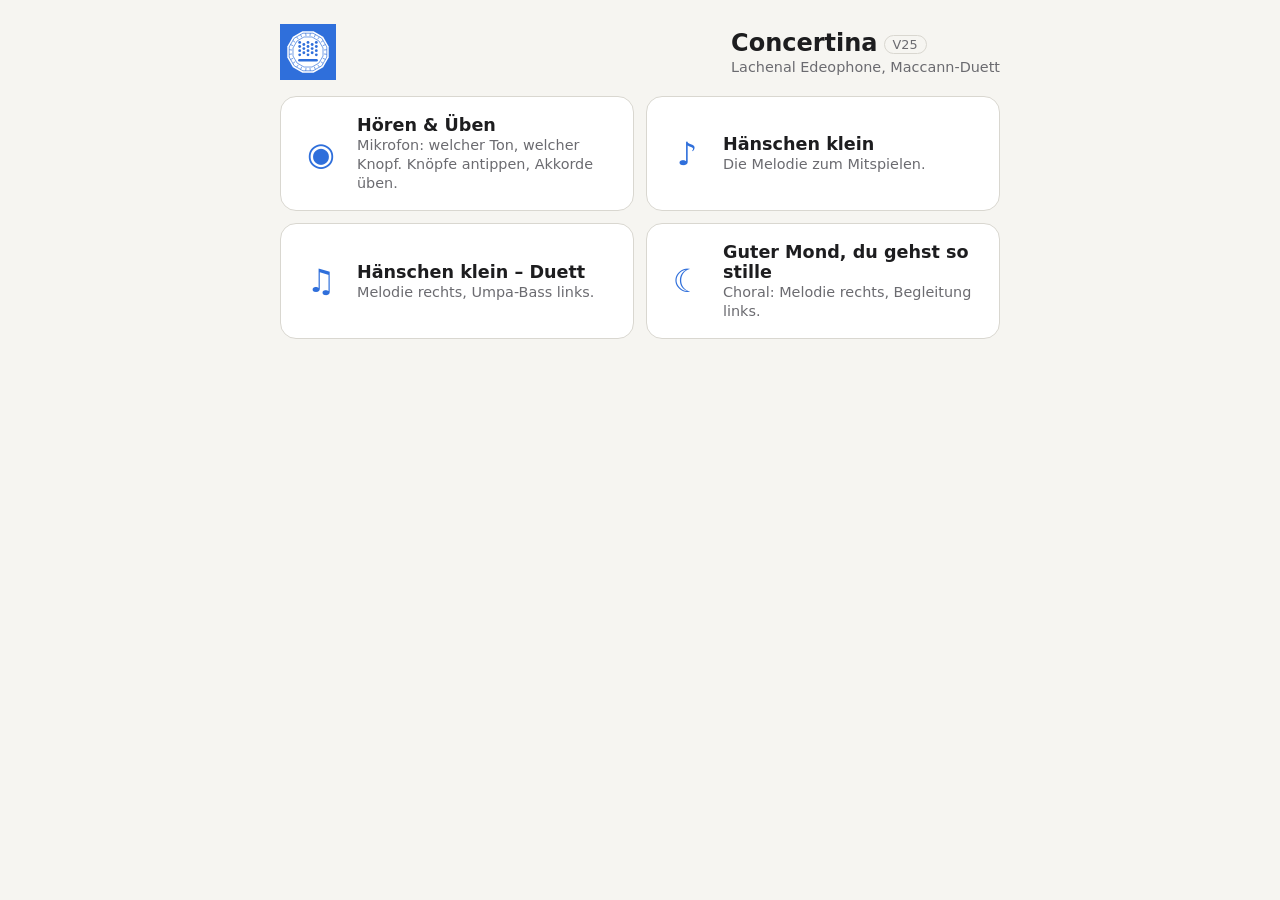
==== commit d91a3d2d: "Tempo changes apply live while playing (no restart); screen stays on via Wake Lock (V25) Co-Authored" ====
--- a/index.html
+++ b/index.html
@@ -8,7 +8,7 @@
 <meta name="theme-color" content="#2f6fdb">
 <link rel="icon" href="icon.svg" type="image/svg+xml">
 <link rel="apple-touch-icon" href="icon-192.png">
-<link rel="stylesheet" href="concertina.css?v=V24">
+<link rel="stylesheet" href="concertina.css?v=V25">
 <style>
   /* The start menu: one big tile per thing to do */
   .menu-head { display: flex; align-items: center; gap: 14px; }
@@ -32,7 +32,7 @@
   <header class="menu-head">
     <img src="icon.svg" alt="">
     <div>
-      <h1>Concertina<span class="version" id="version">V24</span></h1>
+      <h1>Concertina<span class="version" id="version">V25</span></h1>
       <p>Lachenal Edeophone, Maccann-Duett</p>
     </div>
   </header>
@@ -47,6 +47,6 @@
       <span>Choral: Melodie rechts, Begleitung links.</span></div></a>
   </nav>
 </main>
-<script src="pwa.js?v=V24"></script>
+<script src="pwa.js?v=V25"></script>
 </body>
 </html>
